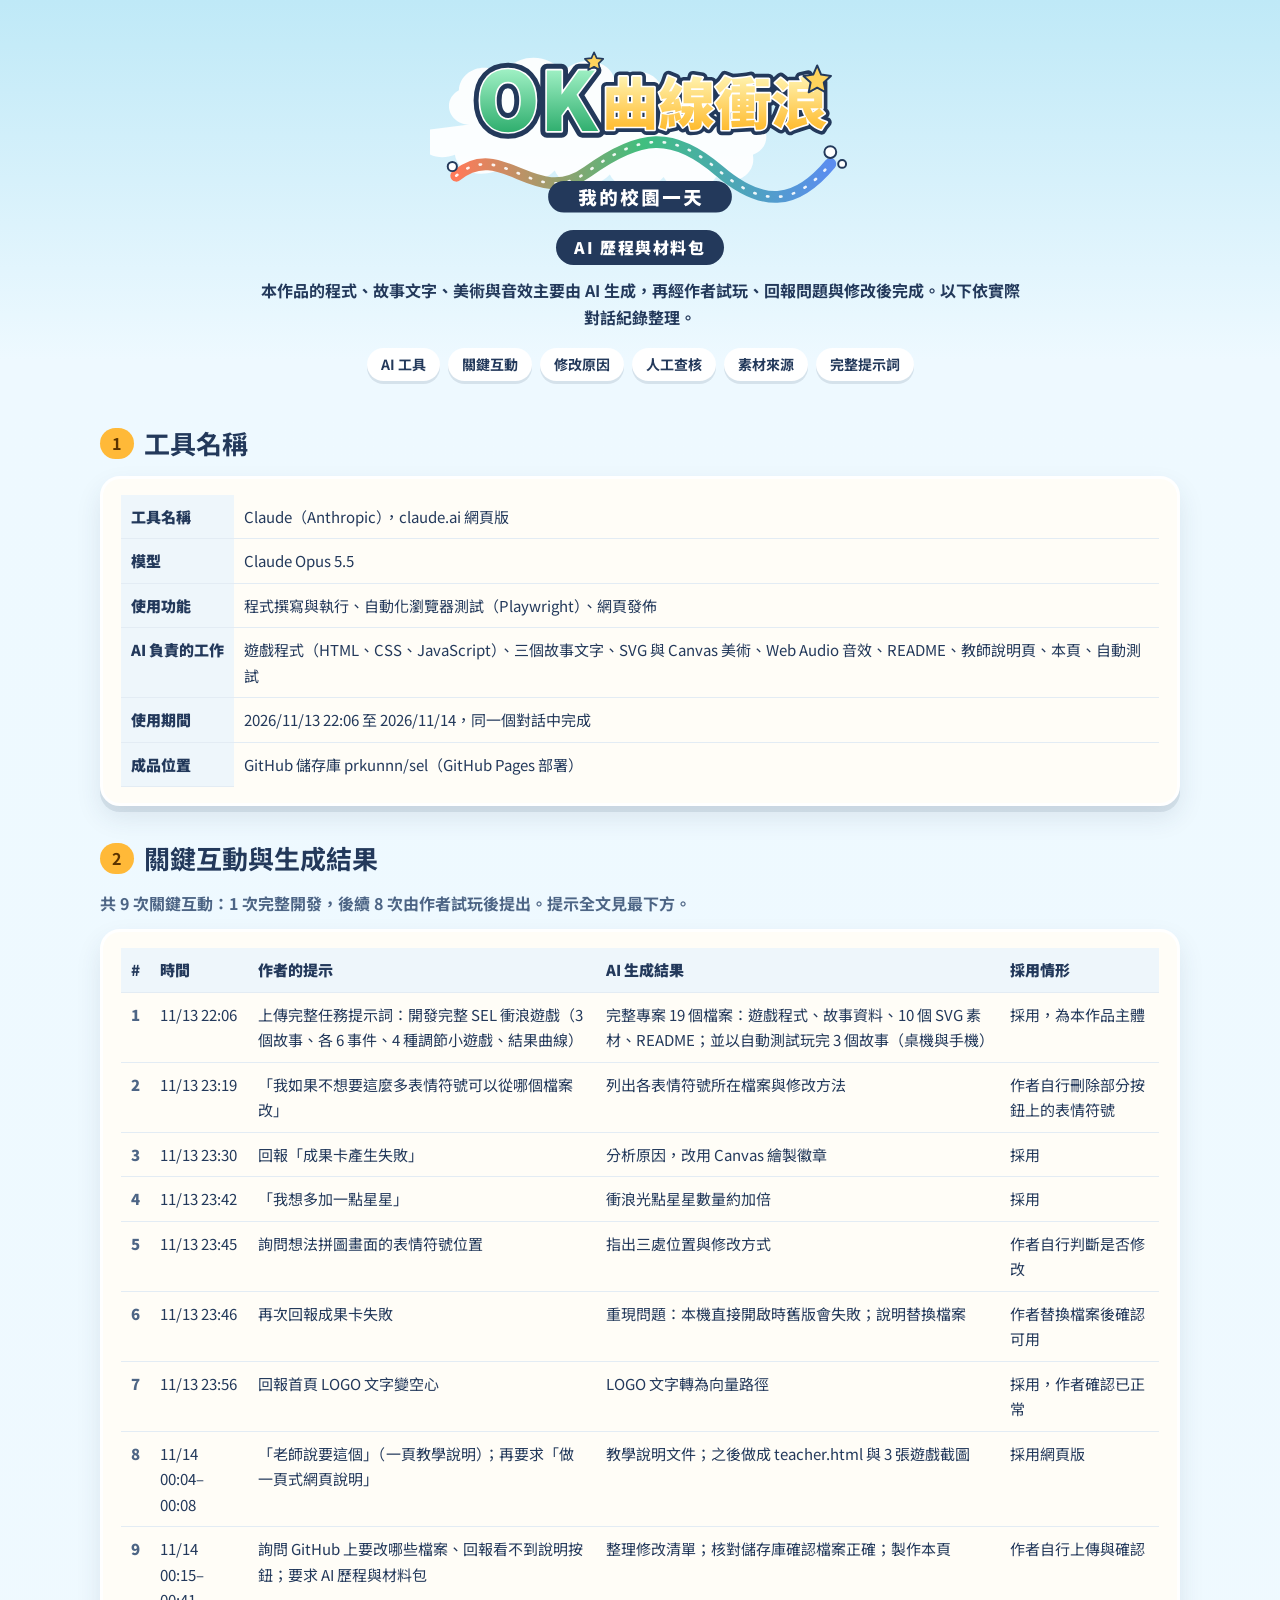
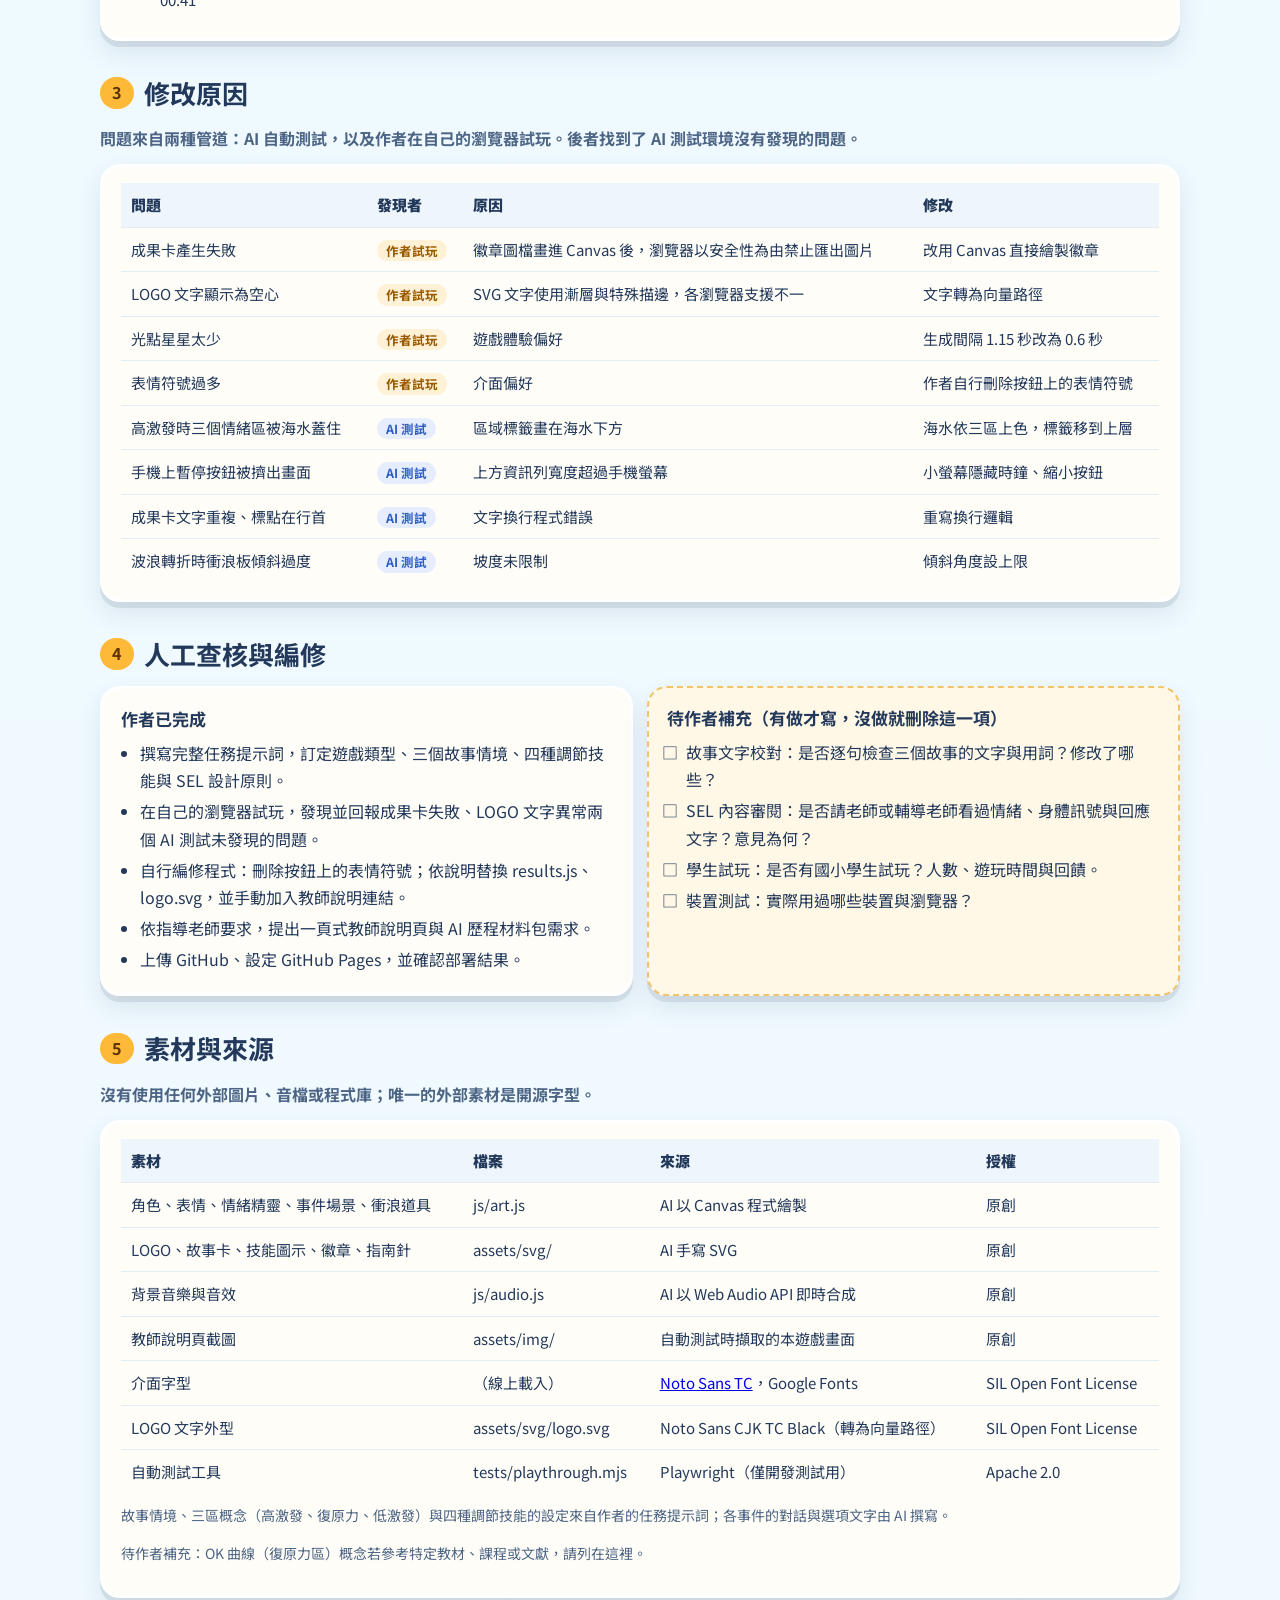
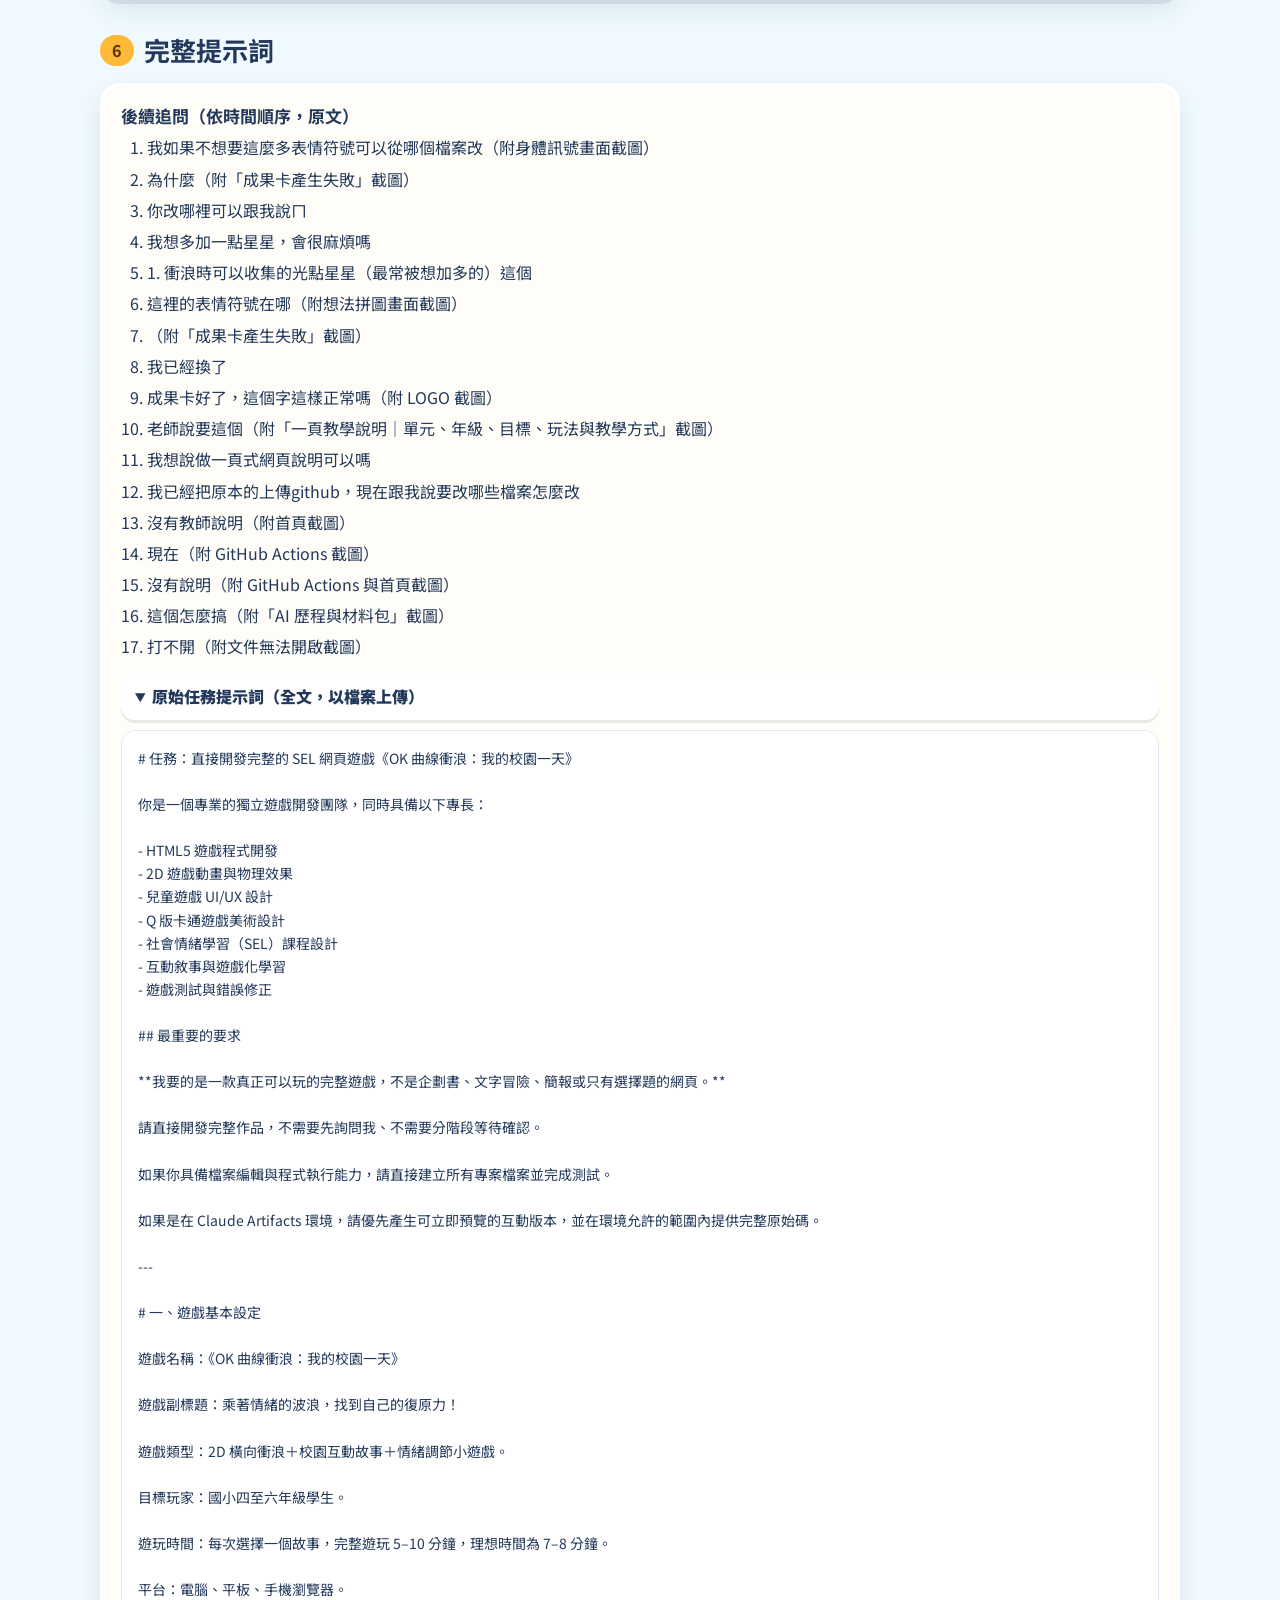
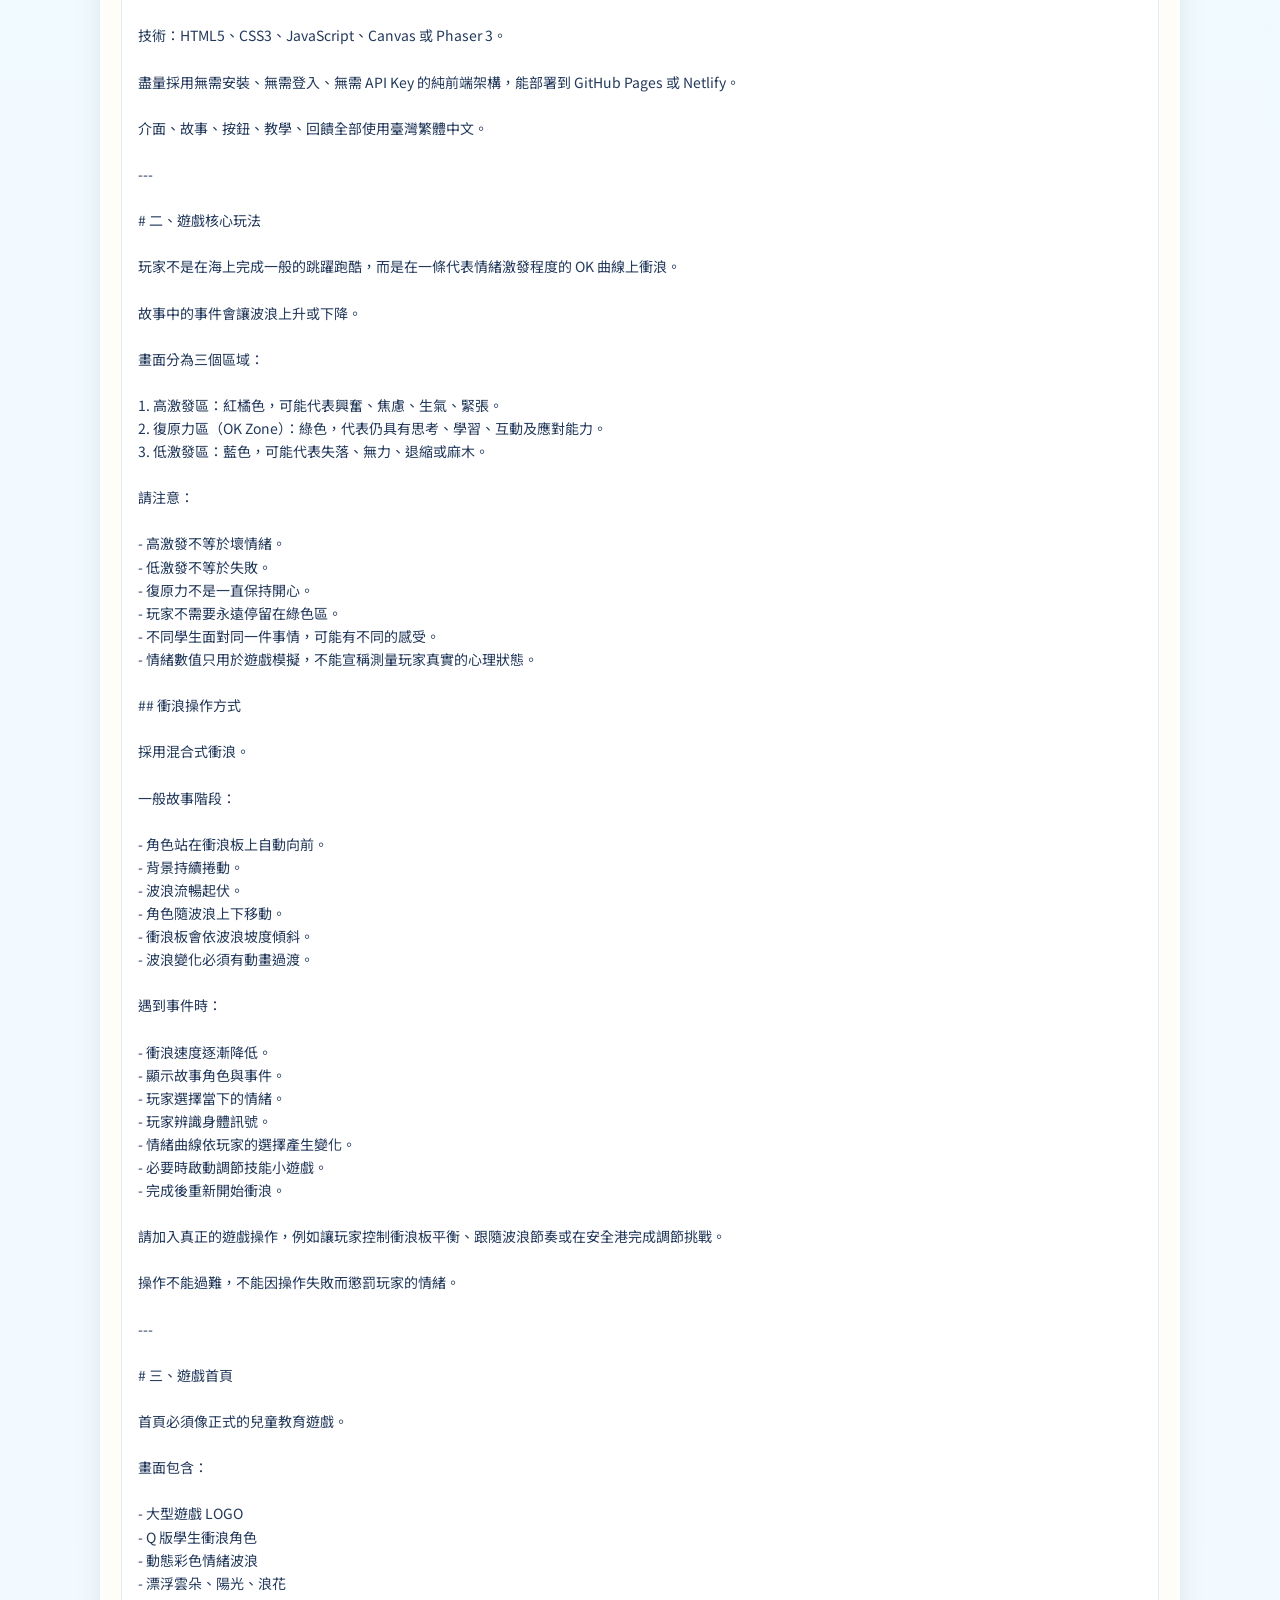
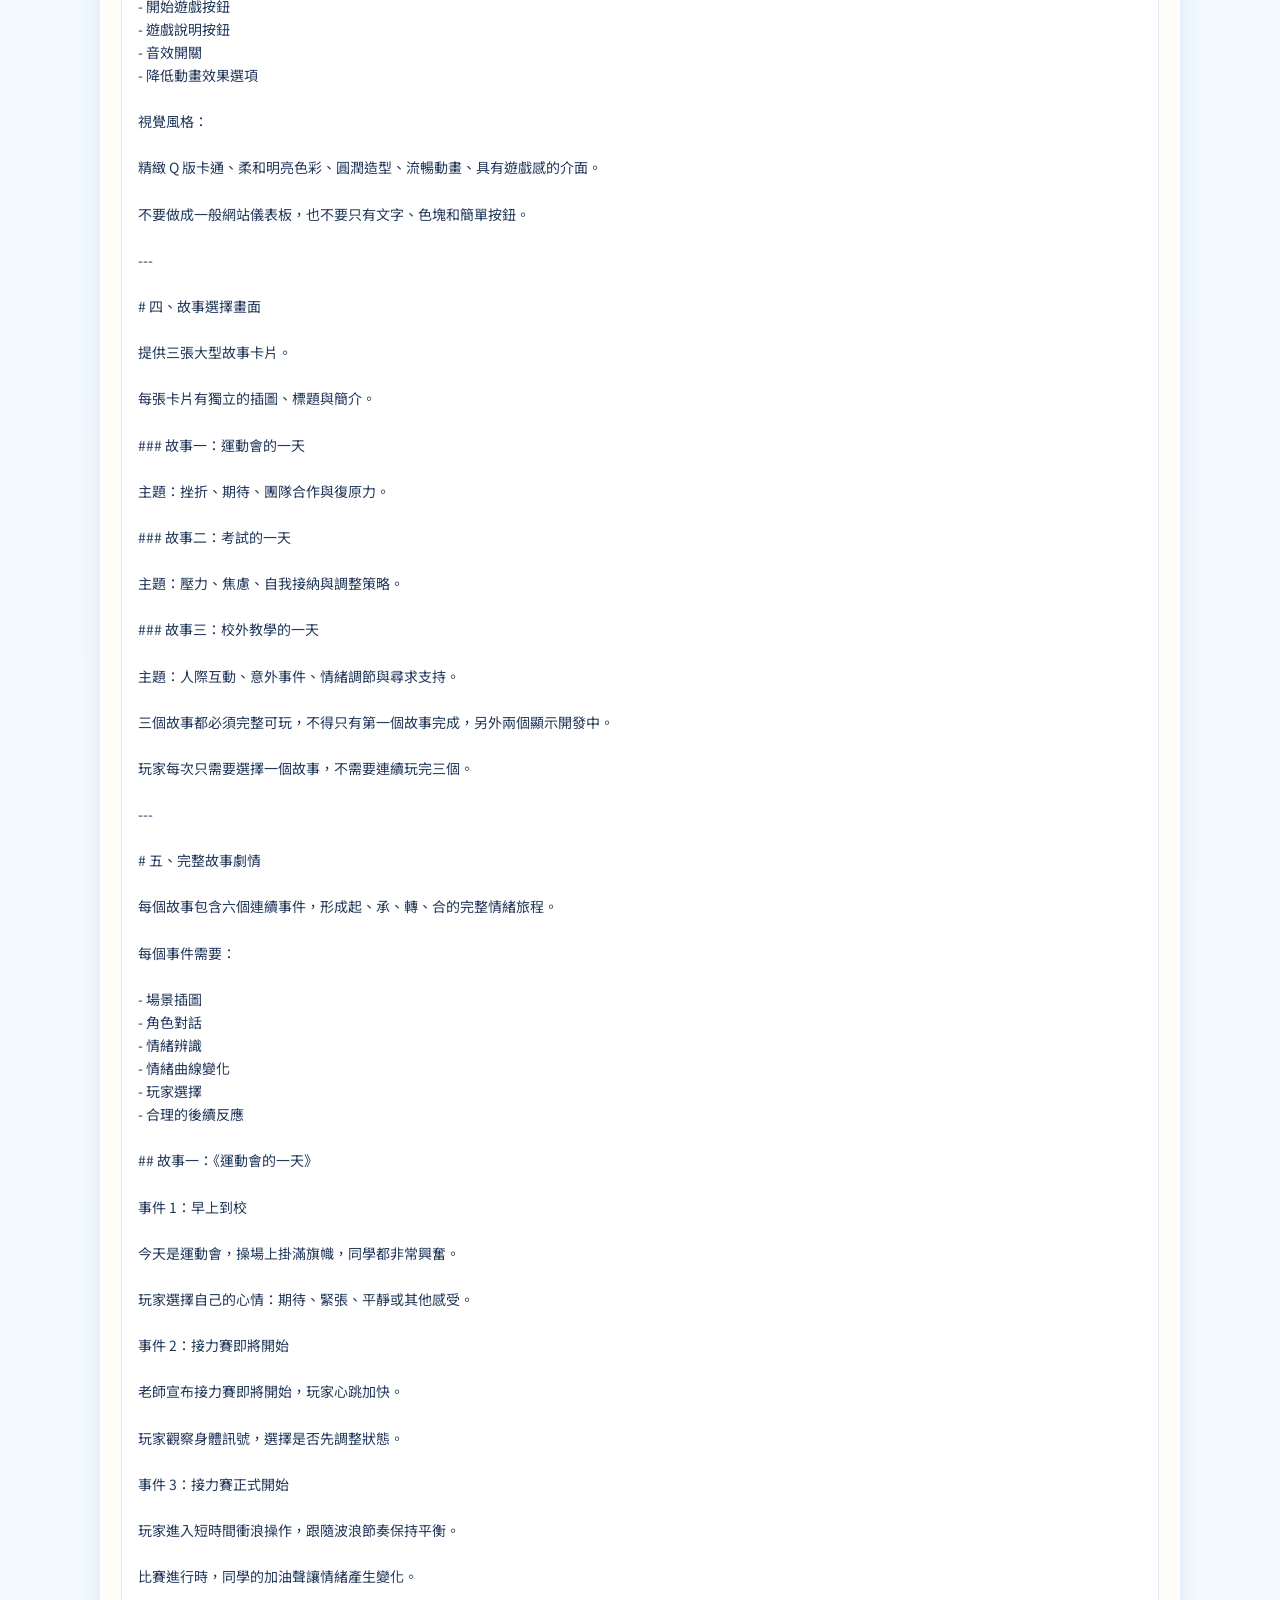
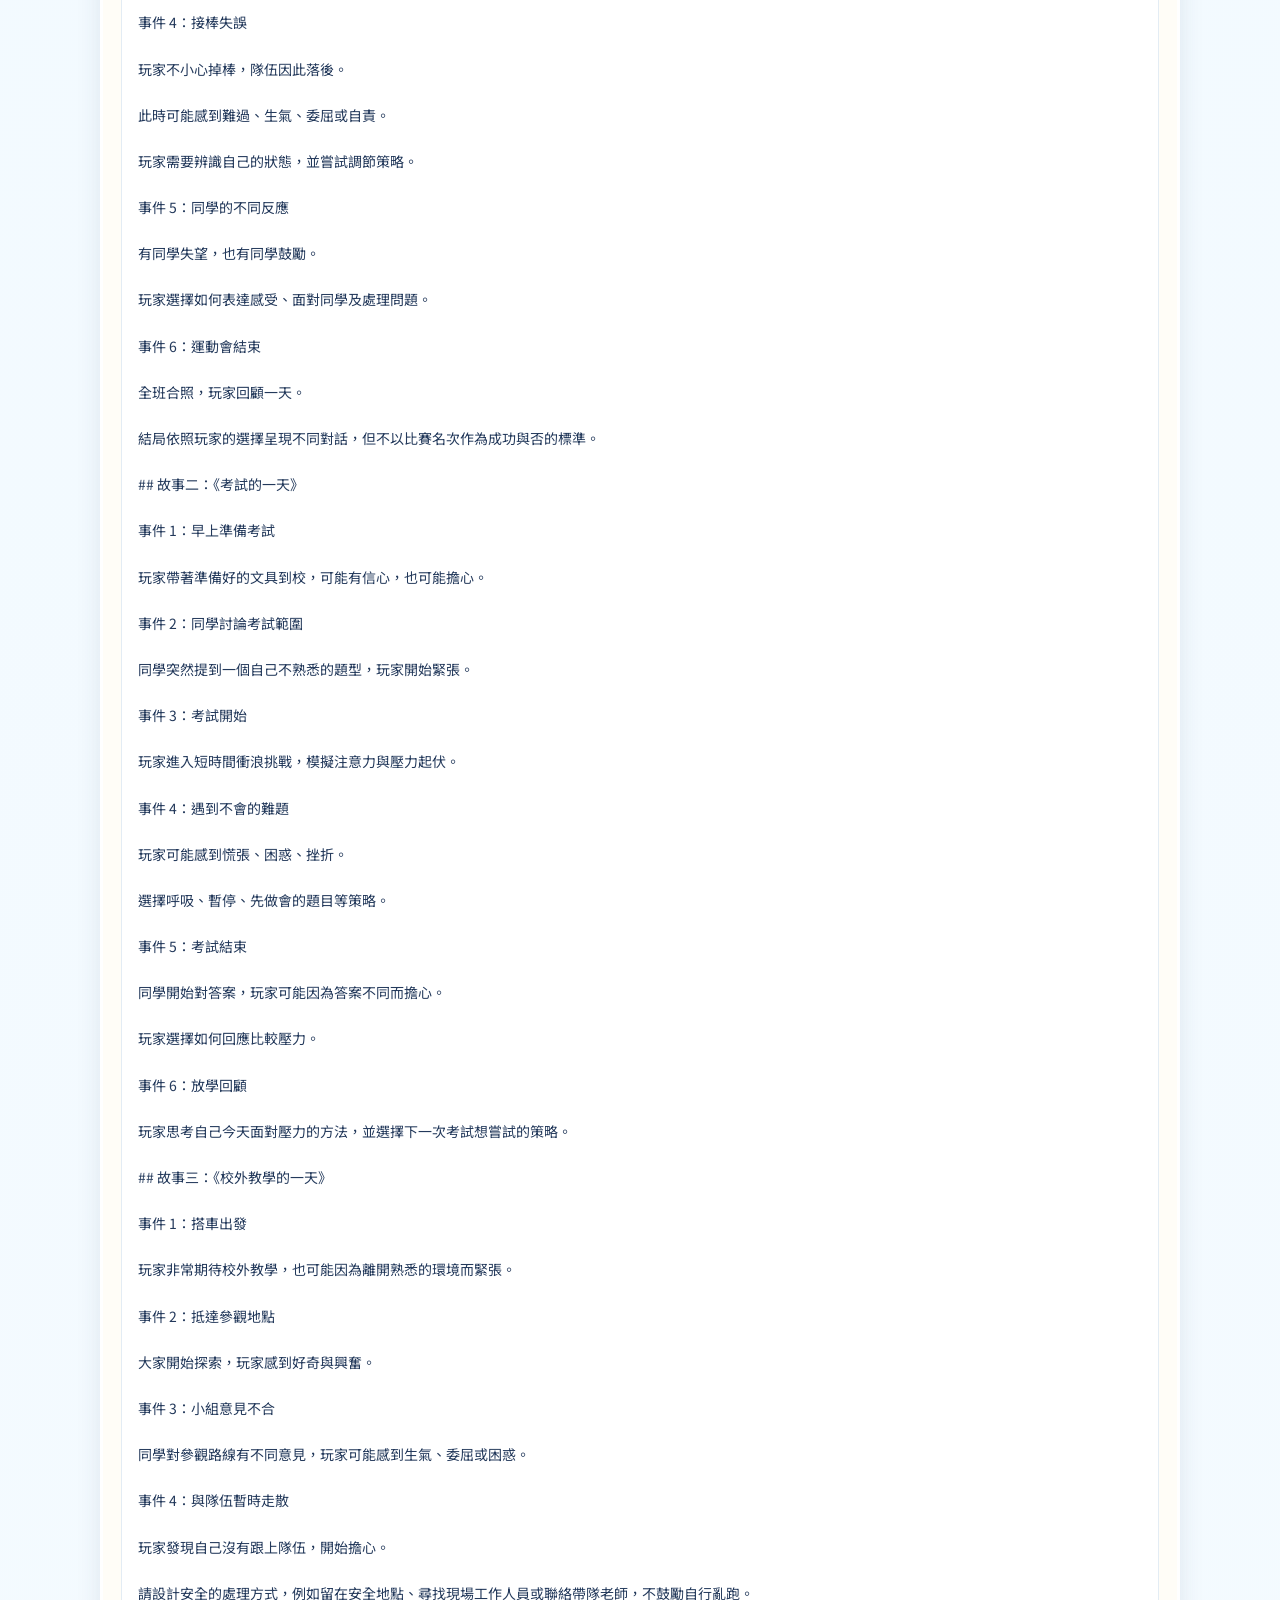
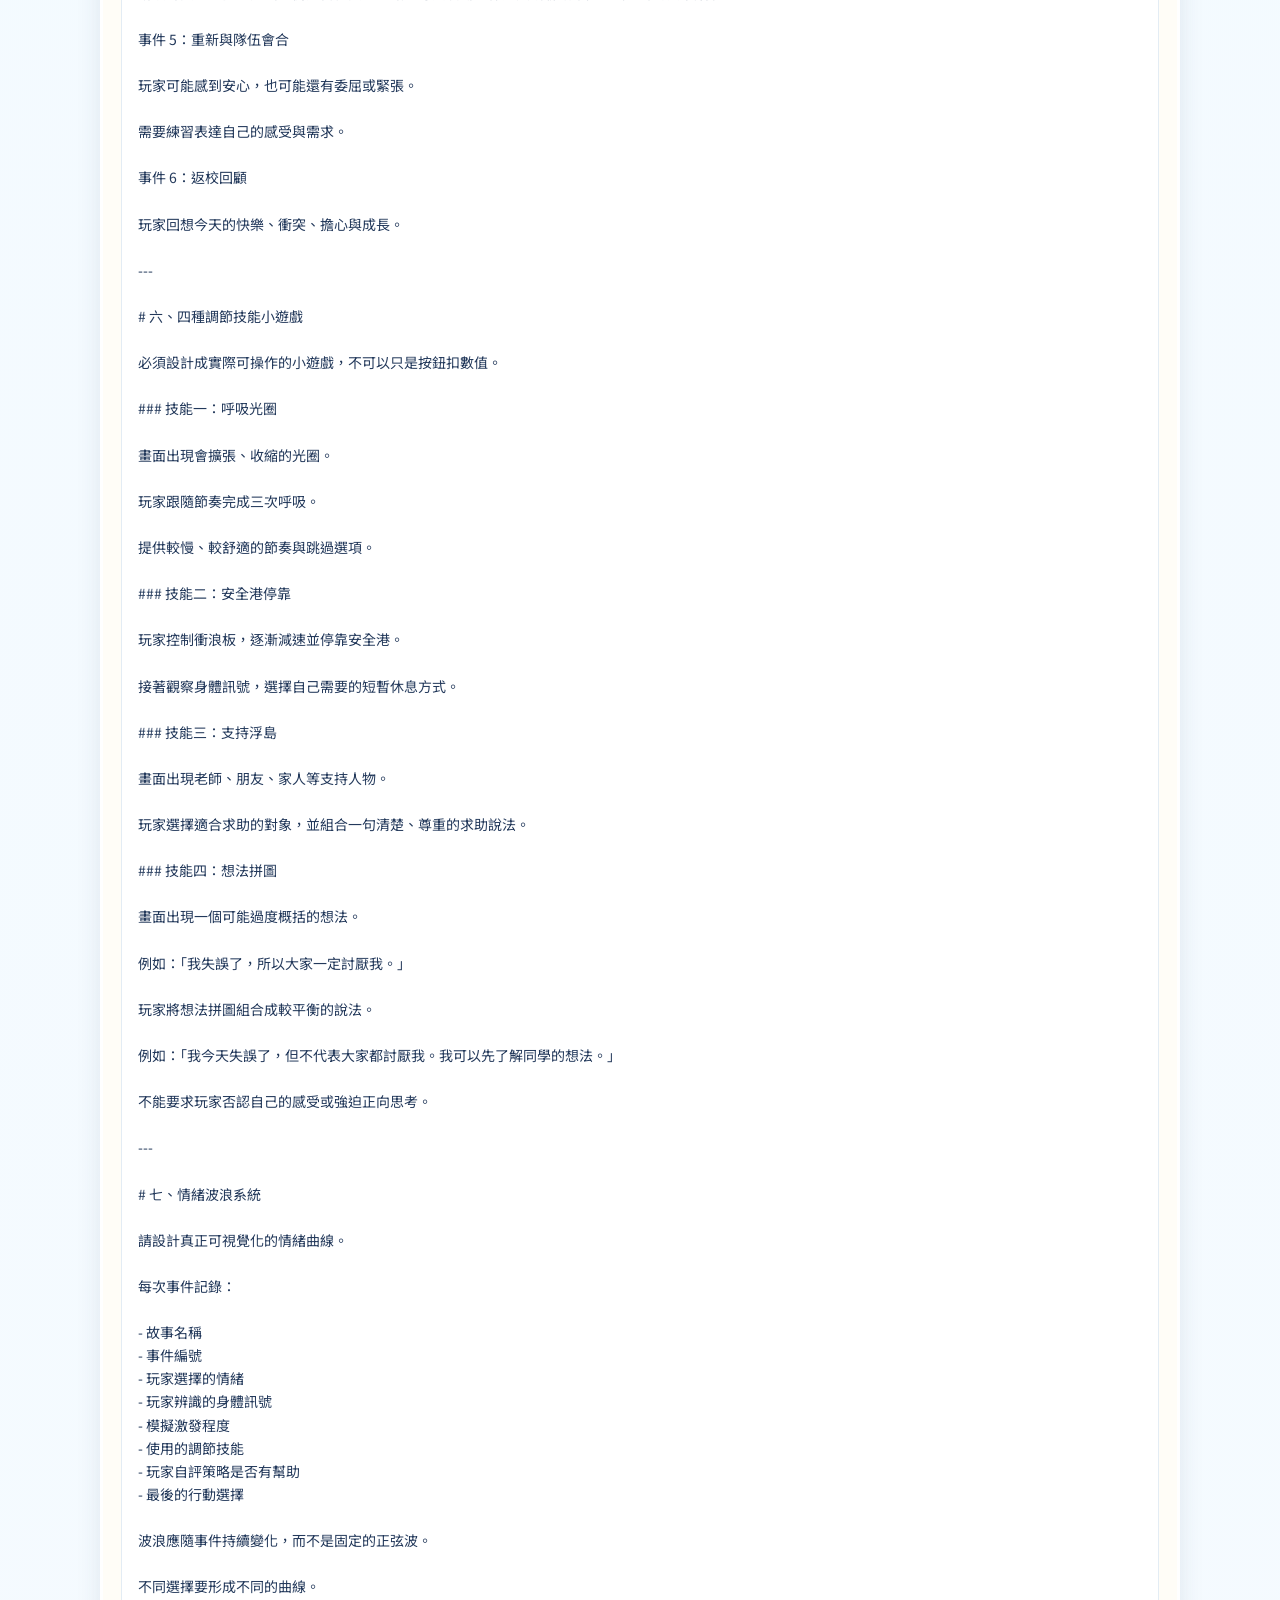
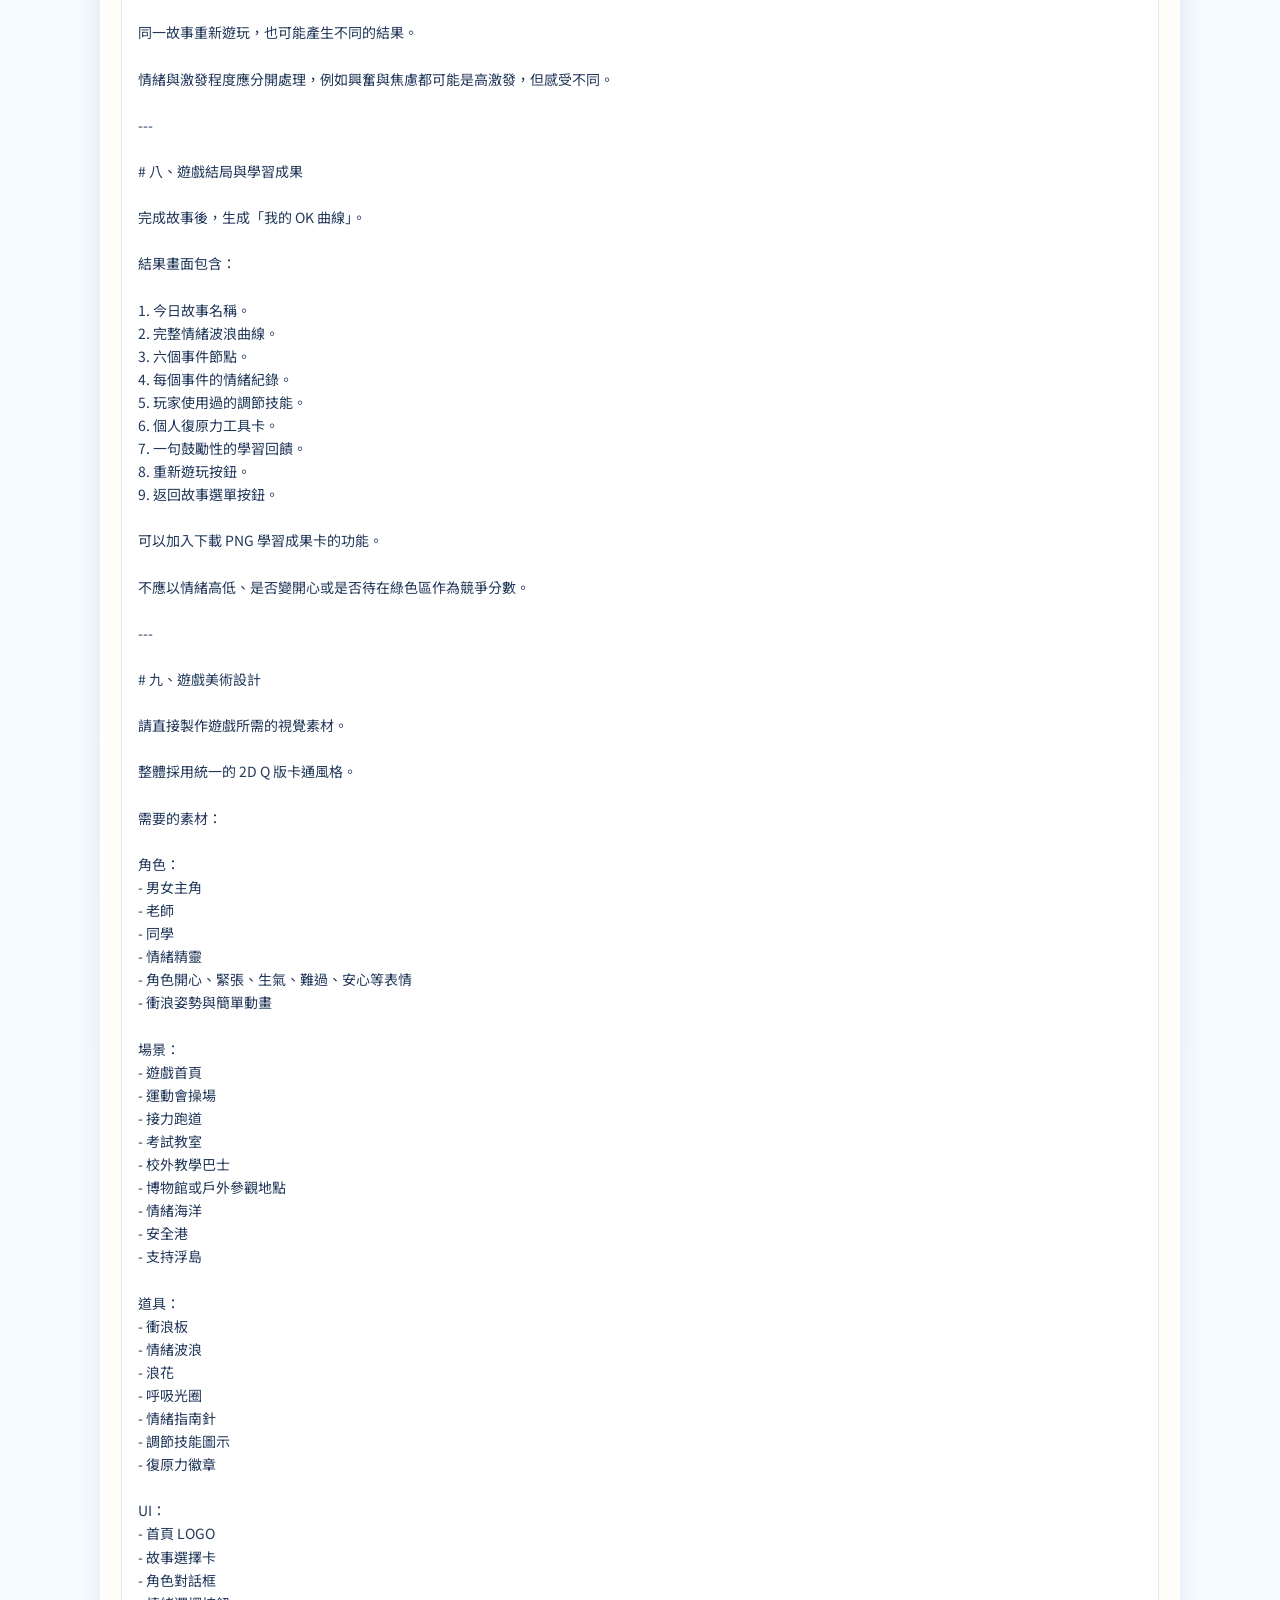
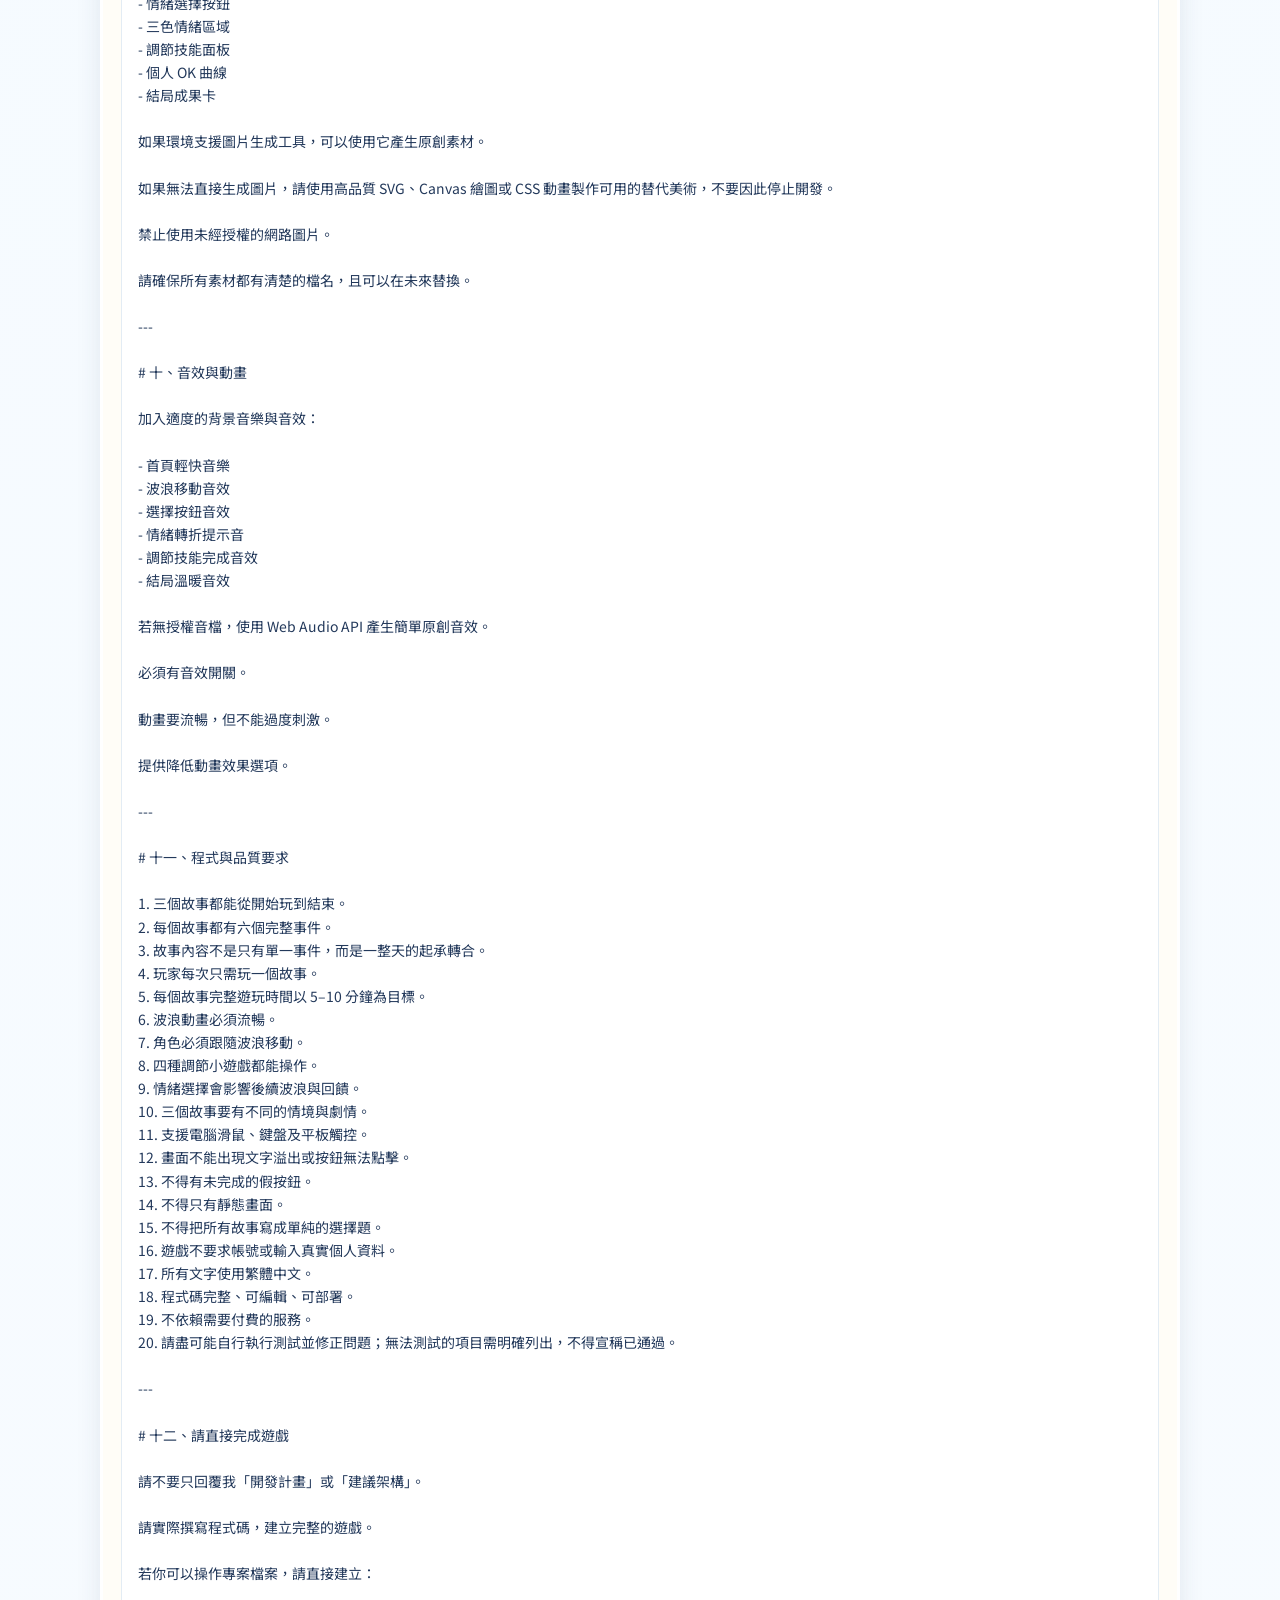
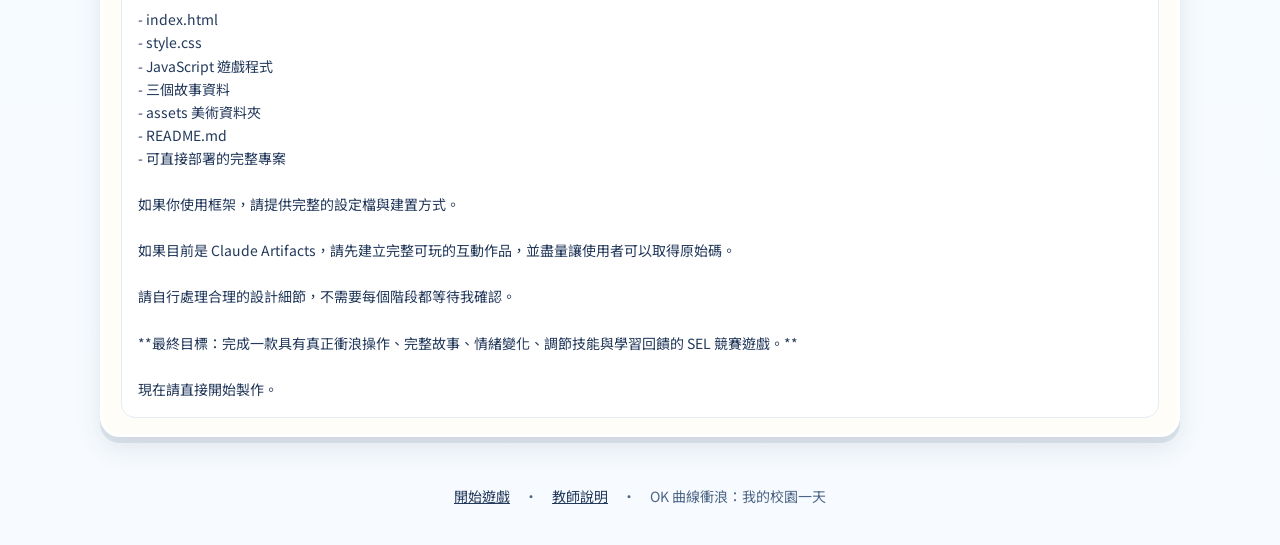
==== ai-process.html @ c3415cdf "Add files via upload" ====
<!DOCTYPE html>
<html lang="zh-Hant-TW">
<head>
<meta charset="UTF-8">
<meta name="viewport" content="width=device-width, initial-scale=1">
<title>AI 歷程與材料包｜OK 曲線衝浪：我的校園一天</title>
<link rel="icon" href="assets/svg/badge-resilience.svg" type="image/svg+xml">
<link rel="preconnect" href="https://fonts.googleapis.com">
<link rel="preconnect" href="https://fonts.gstatic.com" crossorigin>
<link href="https://fonts.googleapis.com/css2?family=Noto+Sans+TC:wght@500;700;900&display=swap" rel="stylesheet">
<style>
  :root { --ink: #23395b; --soft: #4d6585; --paper: #fffdf7; --sun: #ffb938; --ok: #3fbf7f; --line: #e3ecf4; --shadow: 0 6px 0 rgba(35,57,91,.10), 0 12px 26px rgba(35,57,91,.10); }
  * { box-sizing: border-box; }
  body { margin: 0; color: var(--ink); line-height: 1.7; font-family: "Noto Sans TC", "PingFang TC", "Microsoft JhengHei", sans-serif; background: linear-gradient(#bfe9f7 0, #eef9ff 360px, #f7fbff 100%); }
  .wrap { width: min(1080px, 100% - 32px); margin: 0 auto; }
  header { text-align: center; padding: 26px 0 6px; }
  header img { width: min(420px, 80%); }
  .kicker { display: inline-block; background: var(--ink); color: #fff; font-weight: 900; border-radius: 99px; padding: 4px 18px; letter-spacing: .1em; }
  header p { font-weight: 700; max-width: 760px; margin: 12px auto 0; }
  nav { display: flex; flex-wrap: wrap; gap: 8px; justify-content: center; margin: 16px 0 4px; }
  nav a { text-decoration: none; color: var(--ink); background: #fff; border-radius: 99px; padding: 5px 14px; font-weight: 700; font-size: 14px; box-shadow: 0 3px 0 rgba(35,57,91,.12); }
  section { margin: 30px 0; }
  h2 { font-size: clamp(21px, 2.8vw, 26px); margin: 0 0 10px; display: flex; align-items: center; gap: 10px; }
  h2 .no { background: var(--sun); color: #5a3300; border-radius: 99px; font-size: .62em; padding: 2px 12px; }
  .lead { margin: 0 0 12px; color: var(--soft); font-weight: 700; }
  .card { background: var(--paper); border-radius: 20px; box-shadow: var(--shadow); border: 3px solid #fff; padding: 16px 18px; overflow-x: auto; }
  table { width: 100%; border-collapse: collapse; font-size: 15px; min-width: 640px; }
  th, td { text-align: left; vertical-align: top; padding: 9px 10px; border-bottom: 1px solid var(--line); }
  th { background: #eef6fb; font-weight: 900; white-space: nowrap; }
  tr:last-child td { border-bottom: 0; }
  td.n { font-weight: 900; color: var(--soft); white-space: nowrap; }
  .tag { display: inline-block; font-size: 12.5px; font-weight: 700; border-radius: 99px; padding: 0 9px; white-space: nowrap; }
  .tag.ai { background: #e6edff; color: #2f5fc4; }
  .tag.me { background: #fff1d6; color: #9a5a00; }
  .two { display: grid; grid-template-columns: 1fr 1fr; gap: 14px; }
  ul { margin: 6px 0 0; padding-left: 1.2em; }
  li { margin: 4px 0; }
  .todo { background: #fff8e6; border: 2px dashed #f2c36b; }
  .todo li::marker { content: "□  "; }
  .todo h3, .card h3 { margin: 0 0 4px; font-size: 17px; }
  details { margin-top: 12px; }
  summary { cursor: pointer; font-weight: 900; padding: 10px 14px; background: #fff; border-radius: 14px; box-shadow: 0 3px 0 rgba(35,57,91,.10); }
  pre { white-space: pre-wrap; word-break: break-word; background: #fff; border-radius: 14px; padding: 16px; font-size: 14px; line-height: 1.65; font-family: inherit; border: 1px solid var(--line); margin: 10px 0 0; }
  ol.asks { margin: 0; padding-left: 1.6em; }
  .note { margin-top: 10px; font-size: 14px; color: var(--soft); }
  footer { text-align: center; color: var(--soft); font-size: 14px; padding: 18px 0 36px; }
  footer a { color: var(--ink); }
  @media (max-width: 760px) { .two { grid-template-columns: 1fr; } }
  @media print { body { background: #fff; font-size: 12px; } nav { display: none; } .card { box-shadow: none; border: 1px solid #dde5ee; } details { display: block; } details > summary { display: none; } section { break-inside: avoid-page; } }
</style>
</head>
<body>
<div class="wrap">
  <header>
    <img src="assets/svg/logo.svg" alt="OK 曲線衝浪：我的校園一天">
    <div><span class="kicker">AI 歷程與材料包</span></div>
    <p>本作品的程式、故事文字、美術與音效主要由 AI 生成，再經作者試玩、回報問題與修改後完成。以下依實際對話紀錄整理。</p>
    <nav>
      <a href="#tool">AI 工具</a><a href="#log">關鍵互動</a><a href="#fix">修改原因</a><a href="#human">人工查核</a><a href="#src">素材來源</a><a href="#prompt">完整提示詞</a>
    </nav>
  </header>

  <section id="tool">
    <h2><span class="no">1</span>工具名稱</h2>
    <div class="card"><table>
      <tr><th>工具名稱</th><td>Claude（Anthropic），claude.ai 網頁版</td></tr>
      <tr><th>模型</th><td>Claude Opus 5.5</td></tr>
      <tr><th>使用功能</th><td>程式撰寫與執行、自動化瀏覽器測試（Playwright）、網頁發佈</td></tr>
      <tr><th>AI 負責的工作</th><td>遊戲程式（HTML、CSS、JavaScript）、三個故事文字、SVG 與 Canvas 美術、Web Audio 音效、README、教師說明頁、本頁、自動測試</td></tr>
      <tr><th>使用期間</th><td>2026/11/13 22:06 至 2026/11/14，同一個對話中完成</td></tr>
      <tr><th>成品位置</th><td>GitHub 儲存庫 prkunnn/sel（GitHub Pages 部署）</td></tr>
    </table></div>
  </section>

  <section id="log">
    <h2><span class="no">2</span>關鍵互動與生成結果</h2>
    <p class="lead">共 9 次關鍵互動：1 次完整開發，後續 8 次由作者試玩後提出。提示全文見最下方。</p>
    <div class="card"><table>
      <tr><th>#</th><th>時間</th><th>作者的提示</th><th>AI 生成結果</th><th>採用情形</th></tr>
      <tr><td class="n">1</td><td>11/13 22:06</td><td>上傳完整任務提示詞：開發完整 SEL 衝浪遊戲（3 個故事、各 6 事件、4 種調節小遊戲、結果曲線）</td><td>完整專案 19 個檔案：遊戲程式、故事資料、10 個 SVG 素材、README；並以自動測試玩完 3 個故事（桌機與手機）</td><td>採用，為本作品主體</td></tr>
      <tr><td class="n">2</td><td>11/13 23:19</td><td>「我如果不想要這麼多表情符號可以從哪個檔案改」</td><td>列出各表情符號所在檔案與修改方法</td><td>作者自行刪除部分按鈕上的表情符號</td></tr>
      <tr><td class="n">3</td><td>11/13 23:30</td><td>回報「成果卡產生失敗」</td><td>分析原因，改用 Canvas 繪製徽章</td><td>採用</td></tr>
      <tr><td class="n">4</td><td>11/13 23:42</td><td>「我想多加一點星星」</td><td>衝浪光點星星數量約加倍</td><td>採用</td></tr>
      <tr><td class="n">5</td><td>11/13 23:45</td><td>詢問想法拼圖畫面的表情符號位置</td><td>指出三處位置與修改方式</td><td>作者自行判斷是否修改</td></tr>
      <tr><td class="n">6</td><td>11/13 23:46</td><td>再次回報成果卡失敗</td><td>重現問題：本機直接開啟時舊版會失敗；說明替換檔案</td><td>作者替換檔案後確認可用</td></tr>
      <tr><td class="n">7</td><td>11/13 23:56</td><td>回報首頁 LOGO 文字變空心</td><td>LOGO 文字轉為向量路徑</td><td>採用，作者確認已正常</td></tr>
      <tr><td class="n">8</td><td>11/14 00:04–00:08</td><td>「老師說要這個」（一頁教學說明）；再要求「做一頁式網頁說明」</td><td>教學說明文件；之後做成 teacher.html 與 3 張遊戲截圖</td><td>採用網頁版</td></tr>
      <tr><td class="n">9</td><td>11/14 00:15–00:41</td><td>詢問 GitHub 上要改哪些檔案、回報看不到說明按鈕；要求 AI 歷程與材料包</td><td>整理修改清單；核對儲存庫確認檔案正確；製作本頁</td><td>作者自行上傳與確認</td></tr>
    </table></div>
  </section>

  <section id="fix">
    <h2><span class="no">3</span>修改原因</h2>
    <p class="lead">問題來自兩種管道：AI 自動測試，以及作者在自己的瀏覽器試玩。後者找到了 AI 測試環境沒有發現的問題。</p>
    <div class="card"><table>
      <tr><th>問題</th><th>發現者</th><th>原因</th><th>修改</th></tr>
      <tr><td>成果卡產生失敗</td><td><span class="tag me">作者試玩</span></td><td>徽章圖檔畫進 Canvas 後，瀏覽器以安全性為由禁止匯出圖片</td><td>改用 Canvas 直接繪製徽章</td></tr>
      <tr><td>LOGO 文字顯示為空心</td><td><span class="tag me">作者試玩</span></td><td>SVG 文字使用漸層與特殊描邊，各瀏覽器支援不一</td><td>文字轉為向量路徑</td></tr>
      <tr><td>光點星星太少</td><td><span class="tag me">作者試玩</span></td><td>遊戲體驗偏好</td><td>生成間隔 1.15 秒改為 0.6 秒</td></tr>
      <tr><td>表情符號過多</td><td><span class="tag me">作者試玩</span></td><td>介面偏好</td><td>作者自行刪除按鈕上的表情符號</td></tr>
      <tr><td>高激發時三個情緒區被海水蓋住</td><td><span class="tag ai">AI 測試</span></td><td>區域標籤畫在海水下方</td><td>海水依三區上色，標籤移到上層</td></tr>
      <tr><td>手機上暫停按鈕被擠出畫面</td><td><span class="tag ai">AI 測試</span></td><td>上方資訊列寬度超過手機螢幕</td><td>小螢幕隱藏時鐘、縮小按鈕</td></tr>
      <tr><td>成果卡文字重複、標點在行首</td><td><span class="tag ai">AI 測試</span></td><td>文字換行程式錯誤</td><td>重寫換行邏輯</td></tr>
      <tr><td>波浪轉折時衝浪板傾斜過度</td><td><span class="tag ai">AI 測試</span></td><td>坡度未限制</td><td>傾斜角度設上限</td></tr>
    </table></div>
  </section>

  <section id="human">
    <h2><span class="no">4</span>人工查核與編修</h2>
    <div class="two">
      <div class="card">
        <h3>作者已完成</h3>
        <ul>
          <li>撰寫完整任務提示詞，訂定遊戲類型、三個故事情境、四種調節技能與 SEL 設計原則。</li>
          <li>在自己的瀏覽器試玩，發現並回報成果卡失敗、LOGO 文字異常兩個 AI 測試未發現的問題。</li>
          <li>自行編修程式：刪除按鈕上的表情符號；依說明替換 results.js、logo.svg，並手動加入教師說明連結。</li>
          <li>依指導老師要求，提出一頁式教師說明頁與 AI 歷程材料包需求。</li>
          <li>上傳 GitHub、設定 GitHub Pages，並確認部署結果。</li>
        </ul>
      </div>
      <div class="card todo">
        <h3>待作者補充（有做才寫，沒做就刪除這一項）</h3>
        <ul>
          <li>故事文字校對：是否逐句檢查三個故事的文字與用詞？修改了哪些？</li>
          <li>SEL 內容審閱：是否請老師或輔導老師看過情緒、身體訊號與回應文字？意見為何？</li>
          <li>學生試玩：是否有國小學生試玩？人數、遊玩時間與回饋。</li>
          <li>裝置測試：實際用過哪些裝置與瀏覽器？</li>
        </ul>
      </div>
    </div>
  </section>

  <section id="src">
    <h2><span class="no">5</span>素材與來源</h2>
    <p class="lead">沒有使用任何外部圖片、音檔或程式庫；唯一的外部素材是開源字型。</p>
    <div class="card"><table>
      <tr><th>素材</th><th>檔案</th><th>來源</th><th>授權</th></tr>
      <tr><td>角色、表情、情緒精靈、事件場景、衝浪道具</td><td>js/art.js</td><td>AI 以 Canvas 程式繪製</td><td>原創</td></tr>
      <tr><td>LOGO、故事卡、技能圖示、徽章、指南針</td><td>assets/svg/</td><td>AI 手寫 SVG</td><td>原創</td></tr>
      <tr><td>背景音樂與音效</td><td>js/audio.js</td><td>AI 以 Web Audio API 即時合成</td><td>原創</td></tr>
      <tr><td>教師說明頁截圖</td><td>assets/img/</td><td>自動測試時擷取的本遊戲畫面</td><td>原創</td></tr>
      <tr><td>介面字型</td><td>（線上載入）</td><td><a href="https://fonts.google.com/noto/specimen/Noto+Sans+TC">Noto Sans TC</a>，Google Fonts</td><td>SIL Open Font License</td></tr>
      <tr><td>LOGO 文字外型</td><td>assets/svg/logo.svg</td><td>Noto Sans CJK TC Black（轉為向量路徑）</td><td>SIL Open Font License</td></tr>
      <tr><td>自動測試工具</td><td>tests/playthrough.mjs</td><td>Playwright（僅開發測試用）</td><td>Apache 2.0</td></tr>
    </table>
    <p class="note">故事情境、三區概念（高激發、復原力、低激發）與四種調節技能的設定來自作者的任務提示詞；各事件的對話與選項文字由 AI 撰寫。</p>
    <p class="note">待作者補充：OK 曲線（復原力區）概念若參考特定教材、課程或文獻，請列在這裡。</p>
    </div>
  </section>

  <section id="prompt">
    <h2><span class="no">6</span>完整提示詞</h2>
    <div class="card">
      <h3>後續追問（依時間順序，原文）</h3>
      <ol class="asks">
        <li>我如果不想要這麼多表情符號可以從哪個檔案改（附身體訊號畫面截圖）</li>
        <li>為什麼（附「成果卡產生失敗」截圖）</li>
        <li>你改哪裡可以跟我說ㄇ</li>
        <li>我想多加一點星星，會很麻煩嗎</li>
        <li>1. 衝浪時可以收集的光點星星（最常被想加多的）這個</li>
        <li>這裡的表情符號在哪（附想法拼圖畫面截圖）</li>
        <li>（附「成果卡產生失敗」截圖）</li>
        <li>我已經換了</li>
        <li>成果卡好了，這個字這樣正常嗎（附 LOGO 截圖）</li>
        <li>老師說要這個（附「一頁教學說明｜單元、年級、目標、玩法與教學方式」截圖）</li>
        <li>我想說做一頁式網頁說明可以嗎</li>
        <li>我已經把原本的上傳github，現在跟我說要改哪些檔案怎麼改</li>
        <li>沒有教師說明（附首頁截圖）</li>
        <li>現在（附 GitHub Actions 截圖）</li>
        <li>沒有說明（附 GitHub Actions 與首頁截圖）</li>
        <li>這個怎麼搞（附「AI 歷程與材料包」截圖）</li>
        <li>打不開（附文件無法開啟截圖）</li>
      </ol>
      <details open>
        <summary>原始任務提示詞（全文，以檔案上傳）</summary>
        <pre># 任務：直接開發完整的 SEL 網頁遊戲《OK 曲線衝浪：我的校園一天》

你是一個專業的獨立遊戲開發團隊，同時具備以下專長：

- HTML5 遊戲程式開發
- 2D 遊戲動畫與物理效果
- 兒童遊戲 UI/UX 設計
- Q 版卡通遊戲美術設計
- 社會情緒學習（SEL）課程設計
- 互動敘事與遊戲化學習
- 遊戲測試與錯誤修正

## 最重要的要求

**我要的是一款真正可以玩的完整遊戲，不是企劃書、文字冒險、簡報或只有選擇題的網頁。**

請直接開發完整作品，不需要先詢問我、不需要分階段等待確認。

如果你具備檔案編輯與程式執行能力，請直接建立所有專案檔案並完成測試。

如果是在 Claude Artifacts 環境，請優先產生可立即預覽的互動版本，並在環境允許的範圍內提供完整原始碼。

---

# 一、遊戲基本設定

遊戲名稱：《OK 曲線衝浪：我的校園一天》

遊戲副標題：乘著情緒的波浪，找到自己的復原力！

遊戲類型：2D 橫向衝浪＋校園互動故事＋情緒調節小遊戲。

目標玩家：國小四至六年級學生。

遊玩時間：每次選擇一個故事，完整遊玩 5–10 分鐘，理想時間為 7–8 分鐘。

平台：電腦、平板、手機瀏覽器。

技術：HTML5、CSS3、JavaScript、Canvas 或 Phaser 3。

盡量採用無需安裝、無需登入、無需 API Key 的純前端架構，能部署到 GitHub Pages 或 Netlify。

介面、故事、按鈕、教學、回饋全部使用臺灣繁體中文。

---

# 二、遊戲核心玩法

玩家不是在海上完成一般的跳躍跑酷，而是在一條代表情緒激發程度的 OK 曲線上衝浪。

故事中的事件會讓波浪上升或下降。

畫面分為三個區域：

1. 高激發區：紅橘色，可能代表興奮、焦慮、生氣、緊張。
2. 復原力區（OK Zone）：綠色，代表仍具有思考、學習、互動及應對能力。
3. 低激發區：藍色，可能代表失落、無力、退縮或麻木。

請注意：

- 高激發不等於壞情緒。
- 低激發不等於失敗。
- 復原力不是一直保持開心。
- 玩家不需要永遠停留在綠色區。
- 不同學生面對同一件事情，可能有不同的感受。
- 情緒數值只用於遊戲模擬，不能宣稱測量玩家真實的心理狀態。

## 衝浪操作方式

採用混合式衝浪。

一般故事階段：

- 角色站在衝浪板上自動向前。
- 背景持續捲動。
- 波浪流暢起伏。
- 角色隨波浪上下移動。
- 衝浪板會依波浪坡度傾斜。
- 波浪變化必須有動畫過渡。

遇到事件時：

- 衝浪速度逐漸降低。
- 顯示故事角色與事件。
- 玩家選擇當下的情緒。
- 玩家辨識身體訊號。
- 情緒曲線依玩家的選擇產生變化。
- 必要時啟動調節技能小遊戲。
- 完成後重新開始衝浪。

請加入真正的遊戲操作，例如讓玩家控制衝浪板平衡、跟隨波浪節奏或在安全港完成調節挑戰。

操作不能過難，不能因操作失敗而懲罰玩家的情緒。

---

# 三、遊戲首頁

首頁必須像正式的兒童教育遊戲。

畫面包含：

- 大型遊戲 LOGO
- Q 版學生衝浪角色
- 動態彩色情緒波浪
- 漂浮雲朵、陽光、浪花
- 開始遊戲按鈕
- 遊戲說明按鈕
- 音效開關
- 降低動畫效果選項

視覺風格：

精緻 Q 版卡通、柔和明亮色彩、圓潤造型、流暢動畫、具有遊戲感的介面。

不要做成一般網站儀表板，也不要只有文字、色塊和簡單按鈕。

---

# 四、故事選擇畫面

提供三張大型故事卡片。

每張卡片有獨立的插圖、標題與簡介。

### 故事一：運動會的一天

主題：挫折、期待、團隊合作與復原力。

### 故事二：考試的一天

主題：壓力、焦慮、自我接納與調整策略。

### 故事三：校外教學的一天

主題：人際互動、意外事件、情緒調節與尋求支持。

三個故事都必須完整可玩，不得只有第一個故事完成，另外兩個顯示開發中。

玩家每次只需要選擇一個故事，不需要連續玩完三個。

---

# 五、完整故事劇情

每個故事包含六個連續事件，形成起、承、轉、合的完整情緒旅程。

每個事件需要：

- 場景插圖
- 角色對話
- 情緒辨識
- 情緒曲線變化
- 玩家選擇
- 合理的後續反應

## 故事一：《運動會的一天》

事件 1：早上到校

今天是運動會，操場上掛滿旗幟，同學都非常興奮。

玩家選擇自己的心情：期待、緊張、平靜或其他感受。

事件 2：接力賽即將開始

老師宣布接力賽即將開始，玩家心跳加快。

玩家觀察身體訊號，選擇是否先調整狀態。

事件 3：接力賽正式開始

玩家進入短時間衝浪操作，跟隨波浪節奏保持平衡。

比賽進行時，同學的加油聲讓情緒產生變化。

事件 4：接棒失誤

玩家不小心掉棒，隊伍因此落後。

此時可能感到難過、生氣、委屈或自責。

玩家需要辨識自己的狀態，並嘗試調節策略。

事件 5：同學的不同反應

有同學失望，也有同學鼓勵。

玩家選擇如何表達感受、面對同學及處理問題。

事件 6：運動會結束

全班合照，玩家回顧一天。

結局依照玩家的選擇呈現不同對話，但不以比賽名次作為成功與否的標準。

## 故事二：《考試的一天》

事件 1：早上準備考試

玩家帶著準備好的文具到校，可能有信心，也可能擔心。

事件 2：同學討論考試範圍

同學突然提到一個自己不熟悉的題型，玩家開始緊張。

事件 3：考試開始

玩家進入短時間衝浪挑戰，模擬注意力與壓力起伏。

事件 4：遇到不會的難題

玩家可能感到慌張、困惑、挫折。

選擇呼吸、暫停、先做會的題目等策略。

事件 5：考試結束

同學開始對答案，玩家可能因為答案不同而擔心。

玩家選擇如何回應比較壓力。

事件 6：放學回顧

玩家思考自己今天面對壓力的方法，並選擇下一次考試想嘗試的策略。

## 故事三：《校外教學的一天》

事件 1：搭車出發

玩家非常期待校外教學，也可能因為離開熟悉的環境而緊張。

事件 2：抵達參觀地點

大家開始探索，玩家感到好奇與興奮。

事件 3：小組意見不合

同學對參觀路線有不同意見，玩家可能感到生氣、委屈或困惑。

事件 4：與隊伍暫時走散

玩家發現自己沒有跟上隊伍，開始擔心。

請設計安全的處理方式，例如留在安全地點、尋找現場工作人員或聯絡帶隊老師，不鼓勵自行亂跑。

事件 5：重新與隊伍會合

玩家可能感到安心，也可能還有委屈或緊張。

需要練習表達自己的感受與需求。

事件 6：返校回顧

玩家回想今天的快樂、衝突、擔心與成長。

---

# 六、四種調節技能小遊戲

必須設計成實際可操作的小遊戲，不可以只是按鈕扣數值。

### 技能一：呼吸光圈

畫面出現會擴張、收縮的光圈。

玩家跟隨節奏完成三次呼吸。

提供較慢、較舒適的節奏與跳過選項。

### 技能二：安全港停靠

玩家控制衝浪板，逐漸減速並停靠安全港。

接著觀察身體訊號，選擇自己需要的短暫休息方式。

### 技能三：支持浮島

畫面出現老師、朋友、家人等支持人物。

玩家選擇適合求助的對象，並組合一句清楚、尊重的求助說法。

### 技能四：想法拼圖

畫面出現一個可能過度概括的想法。

例如：「我失誤了，所以大家一定討厭我。」

玩家將想法拼圖組合成較平衡的說法。

例如：「我今天失誤了，但不代表大家都討厭我。我可以先了解同學的想法。」

不能要求玩家否認自己的感受或強迫正向思考。

---

# 七、情緒波浪系統

請設計真正可視覺化的情緒曲線。

每次事件記錄：

- 故事名稱
- 事件編號
- 玩家選擇的情緒
- 玩家辨識的身體訊號
- 模擬激發程度
- 使用的調節技能
- 玩家自評策略是否有幫助
- 最後的行動選擇

波浪應隨事件持續變化，而不是固定的正弦波。

不同選擇要形成不同的曲線。

同一故事重新遊玩，也可能產生不同的結果。

情緒與激發程度應分開處理，例如興奮與焦慮都可能是高激發，但感受不同。

---

# 八、遊戲結局與學習成果

完成故事後，生成「我的 OK 曲線」。

結果畫面包含：

1. 今日故事名稱。
2. 完整情緒波浪曲線。
3. 六個事件節點。
4. 每個事件的情緒紀錄。
5. 玩家使用過的調節技能。
6. 個人復原力工具卡。
7. 一句鼓勵性的學習回饋。
8. 重新遊玩按鈕。
9. 返回故事選單按鈕。

可以加入下載 PNG 學習成果卡的功能。

不應以情緒高低、是否變開心或是否待在綠色區作為競爭分數。

---

# 九、遊戲美術設計

請直接製作遊戲所需的視覺素材。

整體採用統一的 2D Q 版卡通風格。

需要的素材：

角色：
- 男女主角
- 老師
- 同學
- 情緒精靈
- 角色開心、緊張、生氣、難過、安心等表情
- 衝浪姿勢與簡單動畫

場景：
- 遊戲首頁
- 運動會操場
- 接力跑道
- 考試教室
- 校外教學巴士
- 博物館或戶外參觀地點
- 情緒海洋
- 安全港
- 支持浮島

道具：
- 衝浪板
- 情緒波浪
- 浪花
- 呼吸光圈
- 情緒指南針
- 調節技能圖示
- 復原力徽章

UI：
- 首頁 LOGO
- 故事選擇卡
- 角色對話框
- 情緒選擇按鈕
- 三色情緒區域
- 調節技能面板
- 個人 OK 曲線
- 結局成果卡

如果環境支援圖片生成工具，可以使用它產生原創素材。

如果無法直接生成圖片，請使用高品質 SVG、Canvas 繪圖或 CSS 動畫製作可用的替代美術，不要因此停止開發。

禁止使用未經授權的網路圖片。

請確保所有素材都有清楚的檔名，且可以在未來替換。

---

# 十、音效與動畫

加入適度的背景音樂與音效：

- 首頁輕快音樂
- 波浪移動音效
- 選擇按鈕音效
- 情緒轉折提示音
- 調節技能完成音效
- 結局溫暖音效

若無授權音檔，使用 Web Audio API 產生簡單原創音效。

必須有音效開關。

動畫要流暢，但不能過度刺激。

提供降低動畫效果選項。

---

# 十一、程式與品質要求

1. 三個故事都能從開始玩到結束。
2. 每個故事都有六個完整事件。
3. 故事內容不是只有單一事件，而是一整天的起承轉合。
4. 玩家每次只需玩一個故事。
5. 每個故事完整遊玩時間以 5–10 分鐘為目標。
6. 波浪動畫必須流暢。
7. 角色必須跟隨波浪移動。
8. 四種調節小遊戲都能操作。
9. 情緒選擇會影響後續波浪與回饋。
10. 三個故事要有不同的情境與劇情。
11. 支援電腦滑鼠、鍵盤及平板觸控。
12. 畫面不能出現文字溢出或按鈕無法點擊。
13. 不得有未完成的假按鈕。
14. 不得只有靜態畫面。
15. 不得把所有故事寫成單純的選擇題。
16. 遊戲不要求帳號或輸入真實個人資料。
17. 所有文字使用繁體中文。
18. 程式碼完整、可編輯、可部署。
19. 不依賴需要付費的服務。
20. 請盡可能自行執行測試並修正問題；無法測試的項目需明確列出，不得宣稱已通過。

---

# 十二、請直接完成遊戲

請不要只回覆我「開發計畫」或「建議架構」。

請實際撰寫程式碼，建立完整的遊戲。

若你可以操作專案檔案，請直接建立：

- index.html
- style.css
- JavaScript 遊戲程式
- 三個故事資料
- assets 美術資料夾
- README.md
- 可直接部署的完整專案

如果你使用框架，請提供完整的設定檔與建置方式。

如果目前是 Claude Artifacts，請先建立完整可玩的互動作品，並盡量讓使用者可以取得原始碼。

請自行處理合理的設計細節，不需要每個階段都等待我確認。

**最終目標：完成一款具有真正衝浪操作、完整故事、情緒變化、調節技能與學習回饋的 SEL 競賽遊戲。**

現在請直接開始製作。</pre>
      </details>
    </div>
  </section>

  <footer><a href="index.html">開始遊戲</a>　·　<a href="teacher.html">教師說明</a>　·　OK 曲線衝浪：我的校園一天</footer>
</div>
</body>
</html>
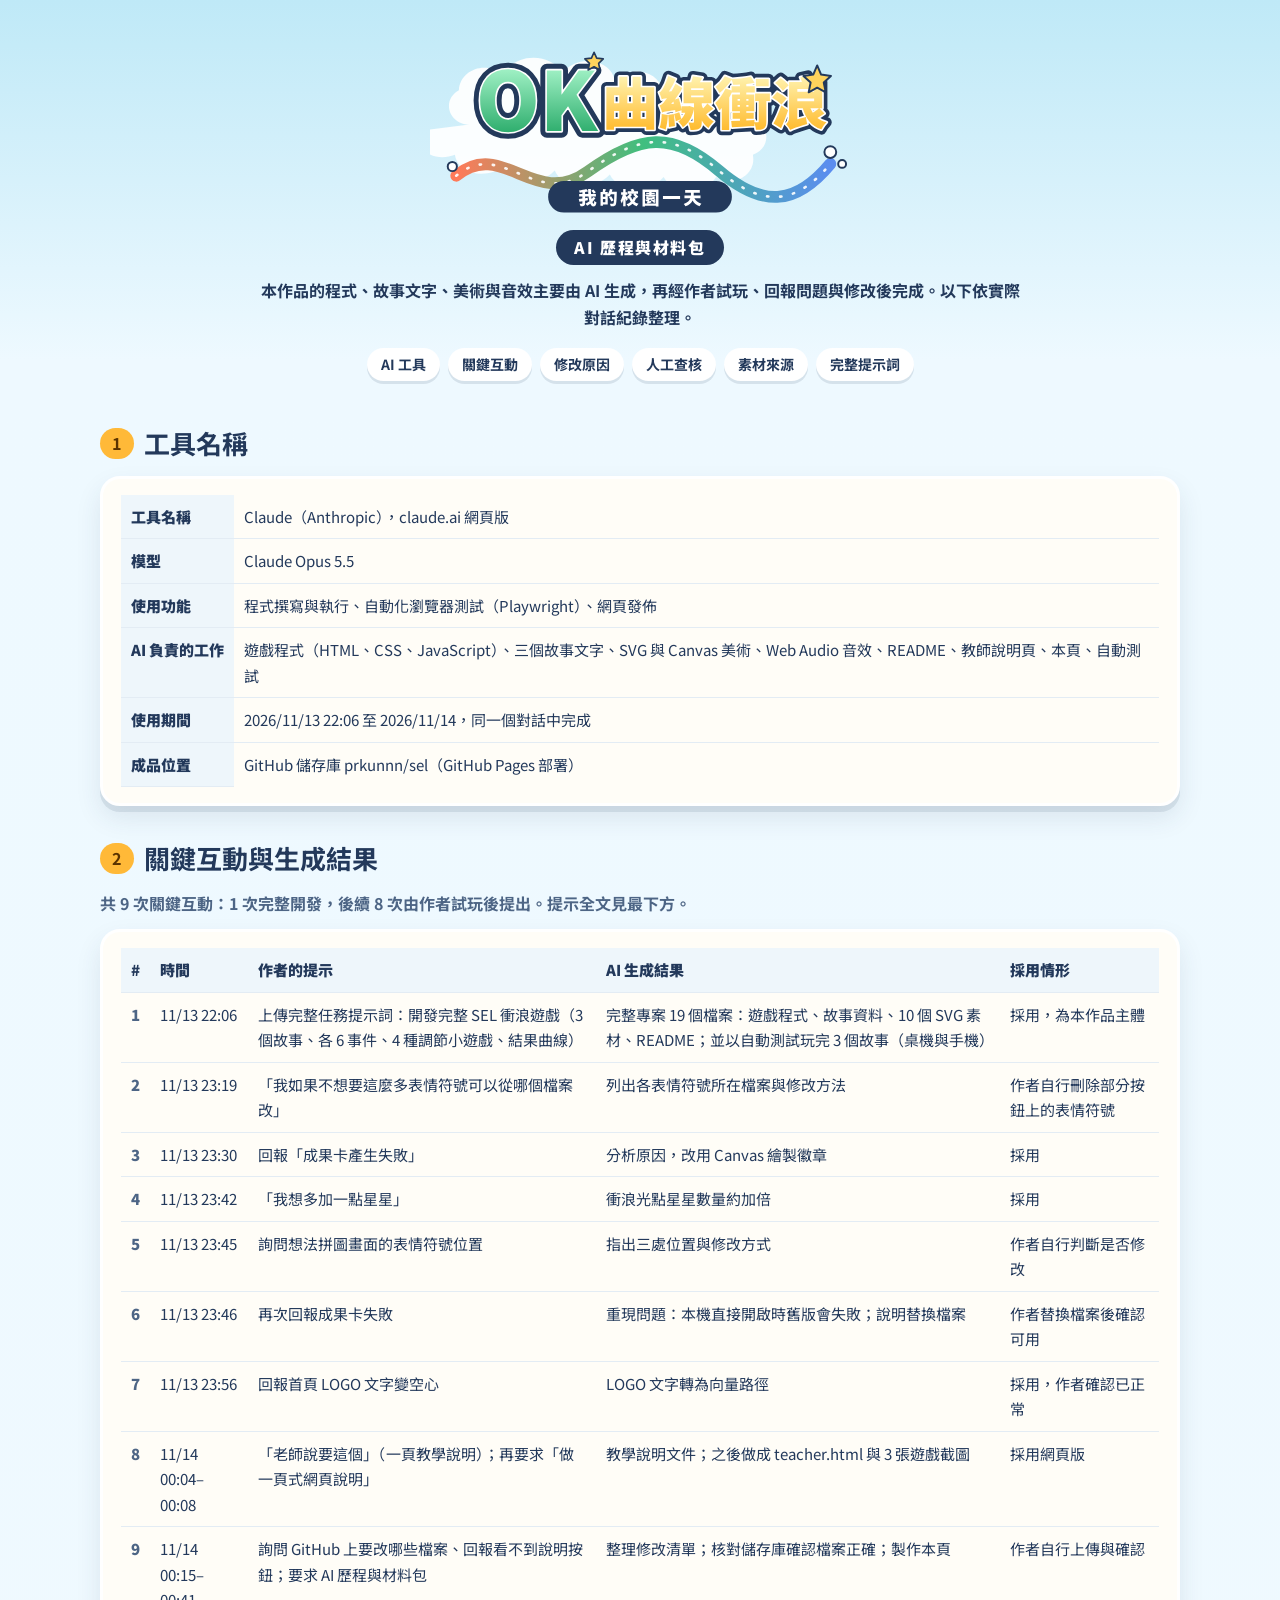
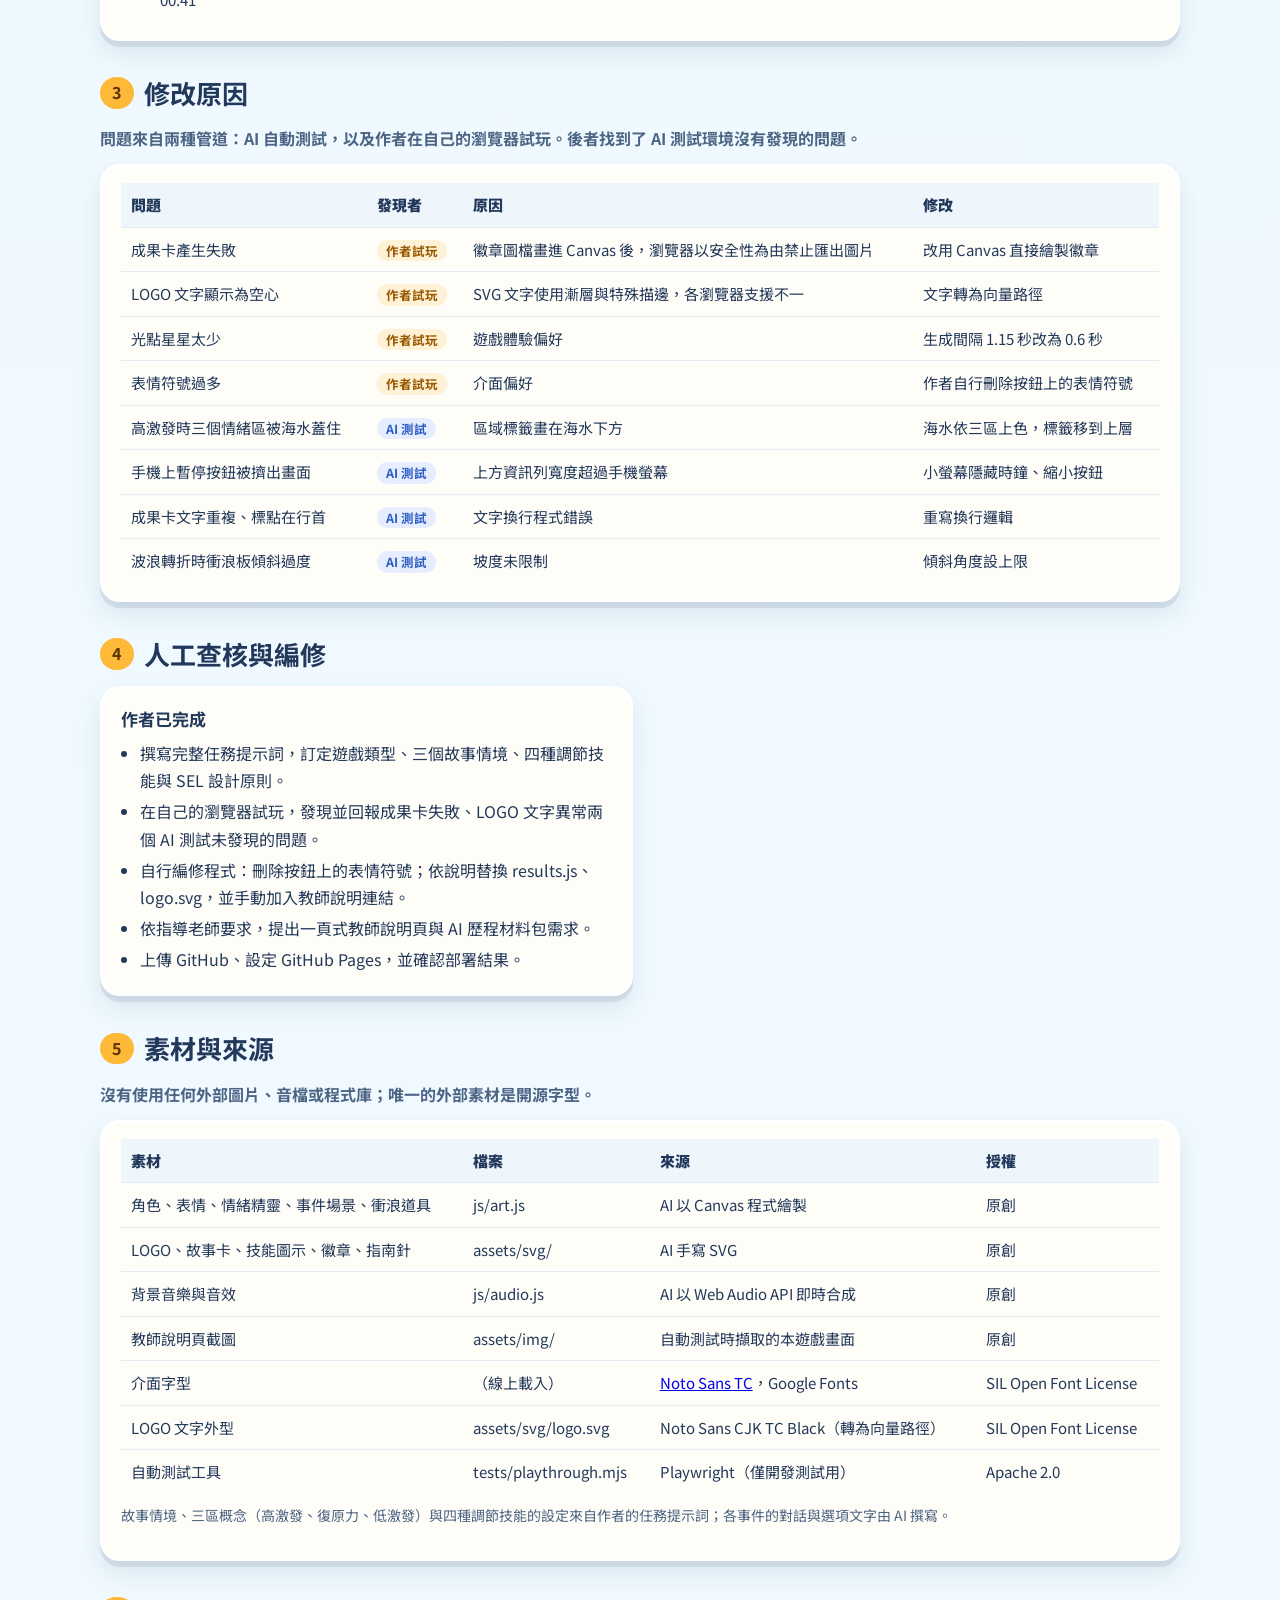
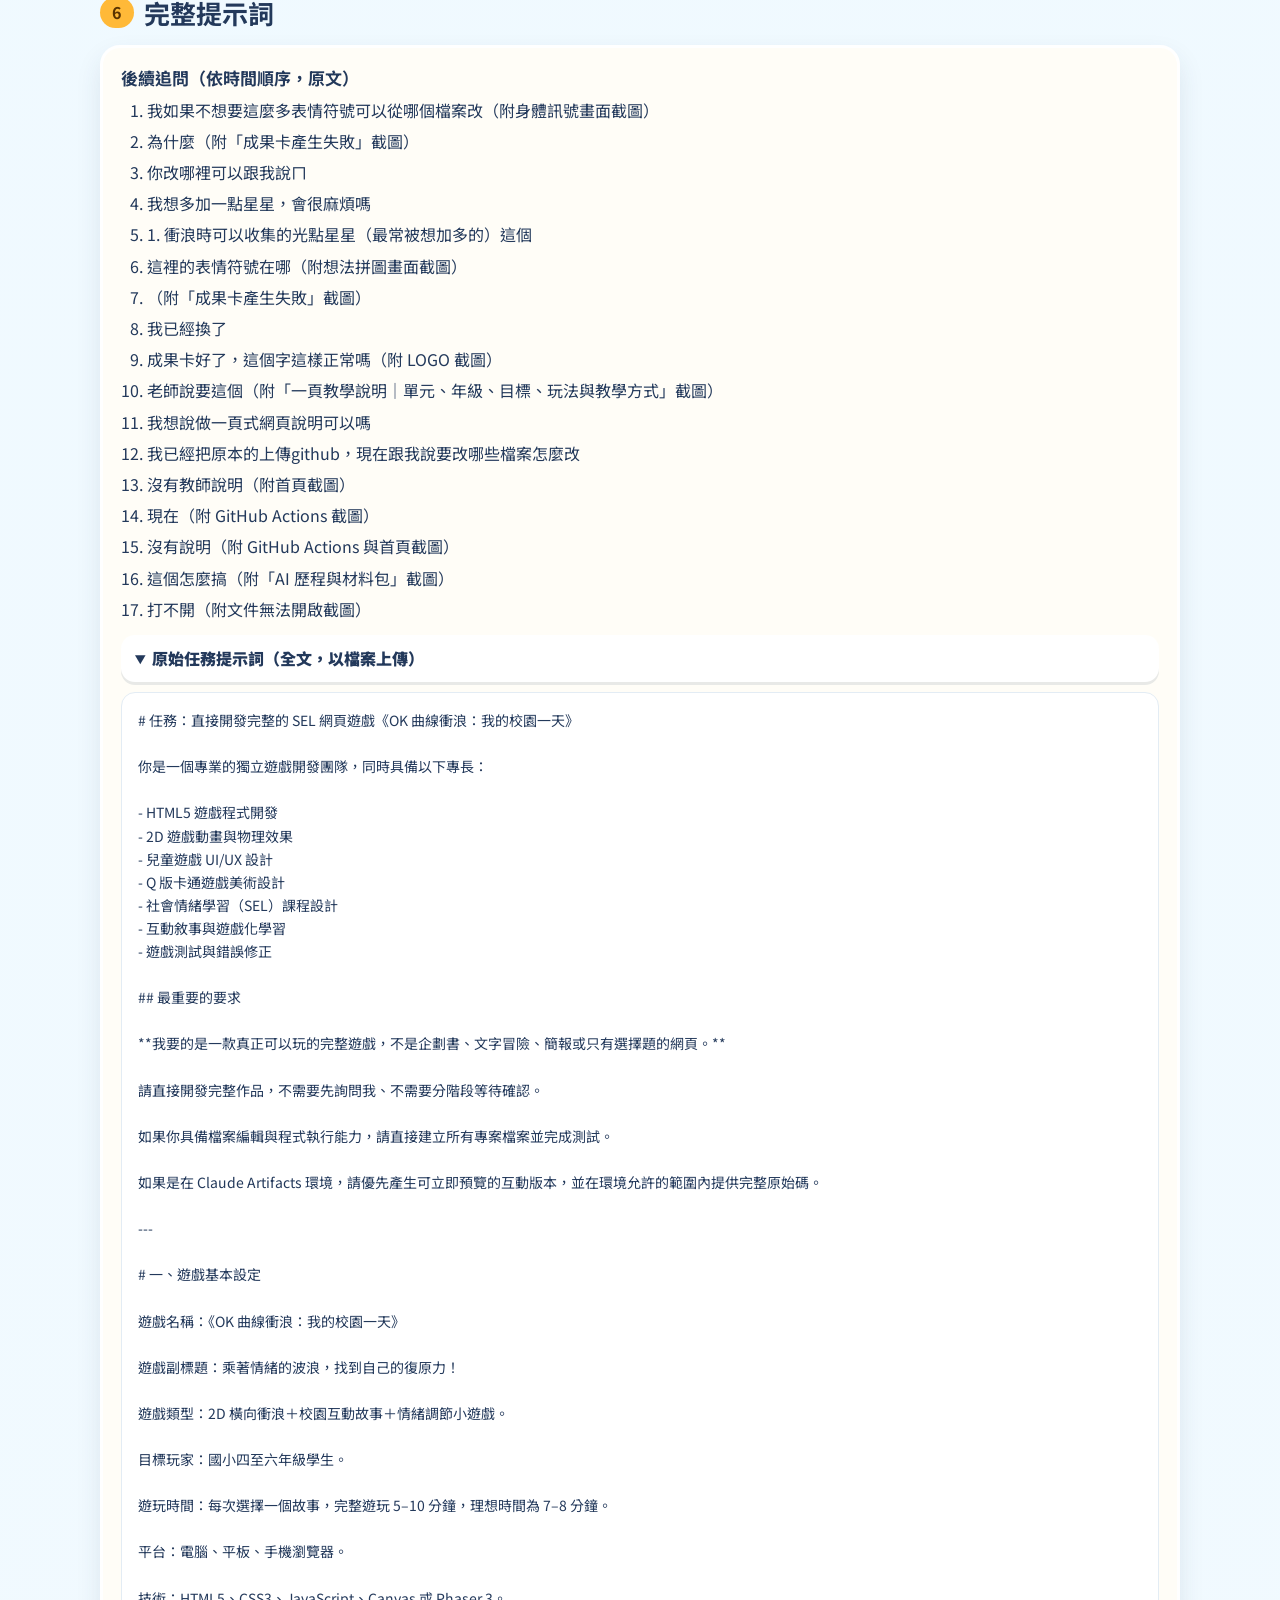
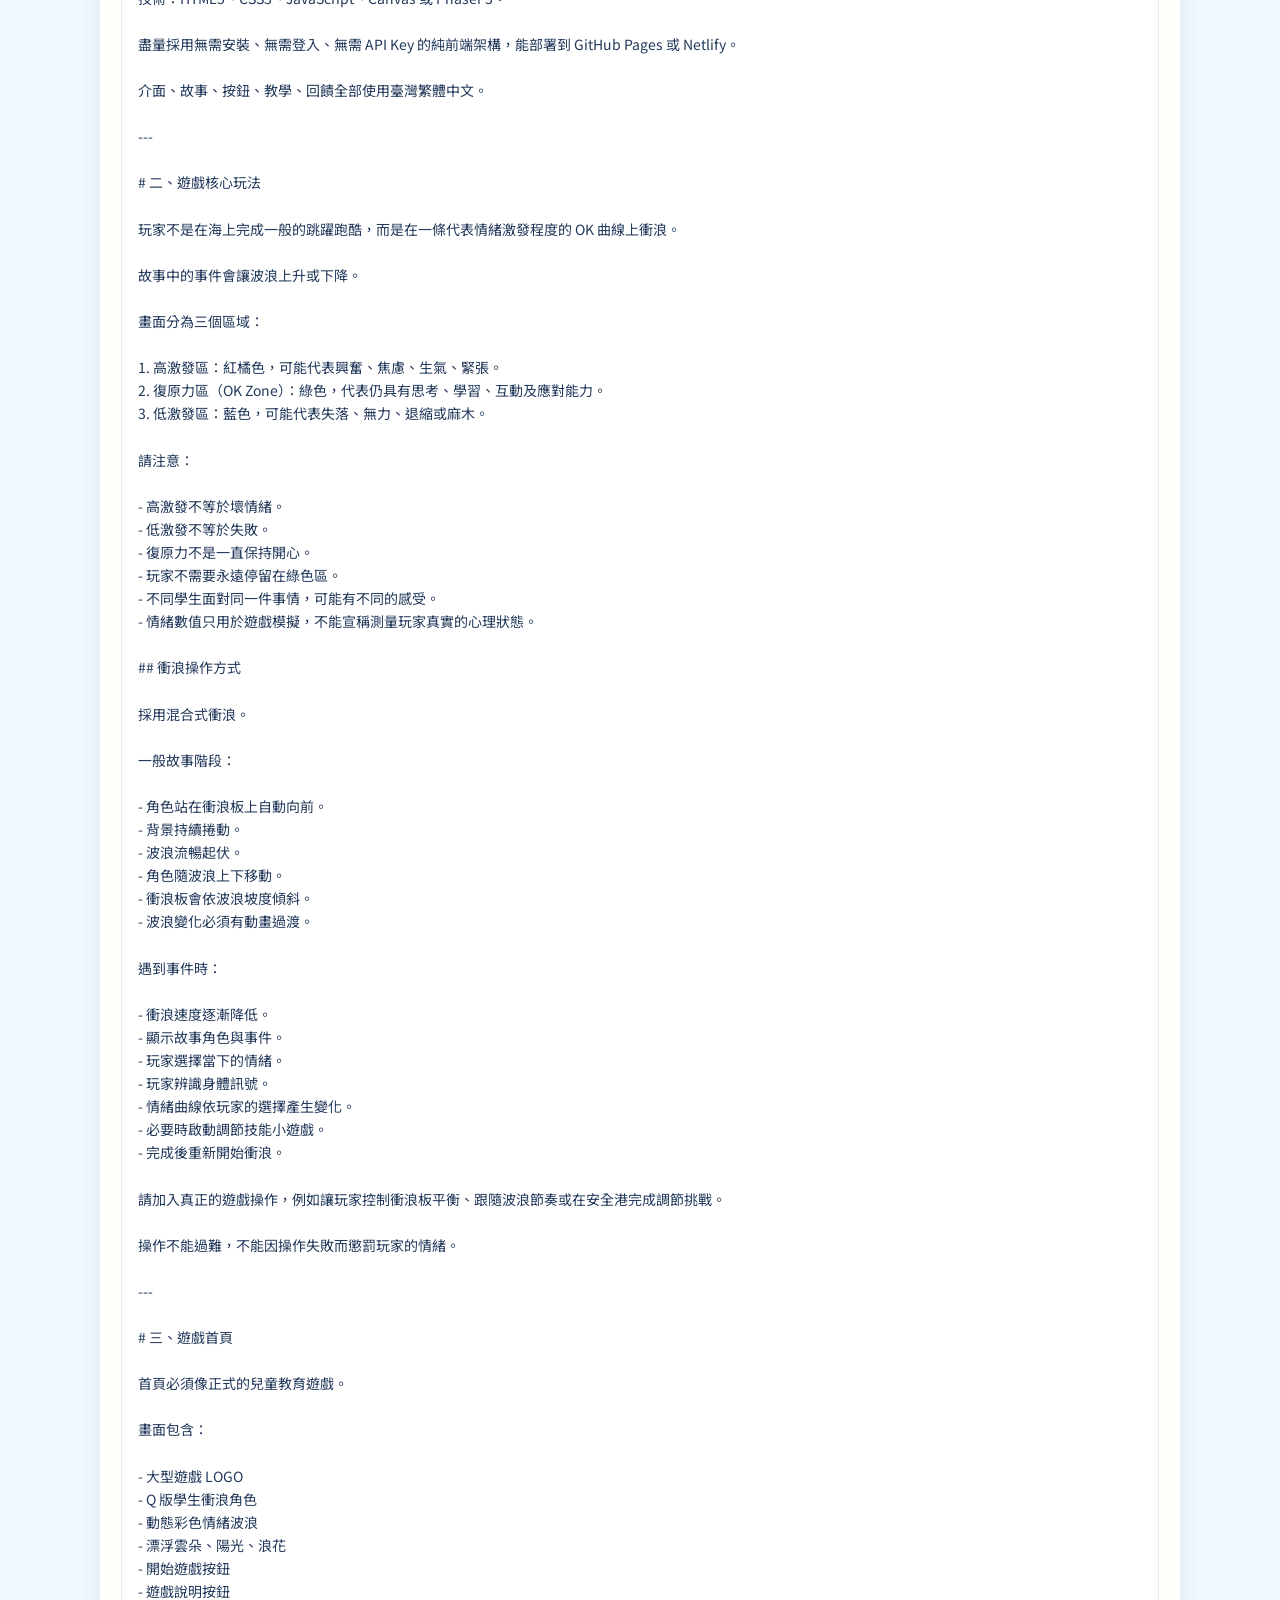
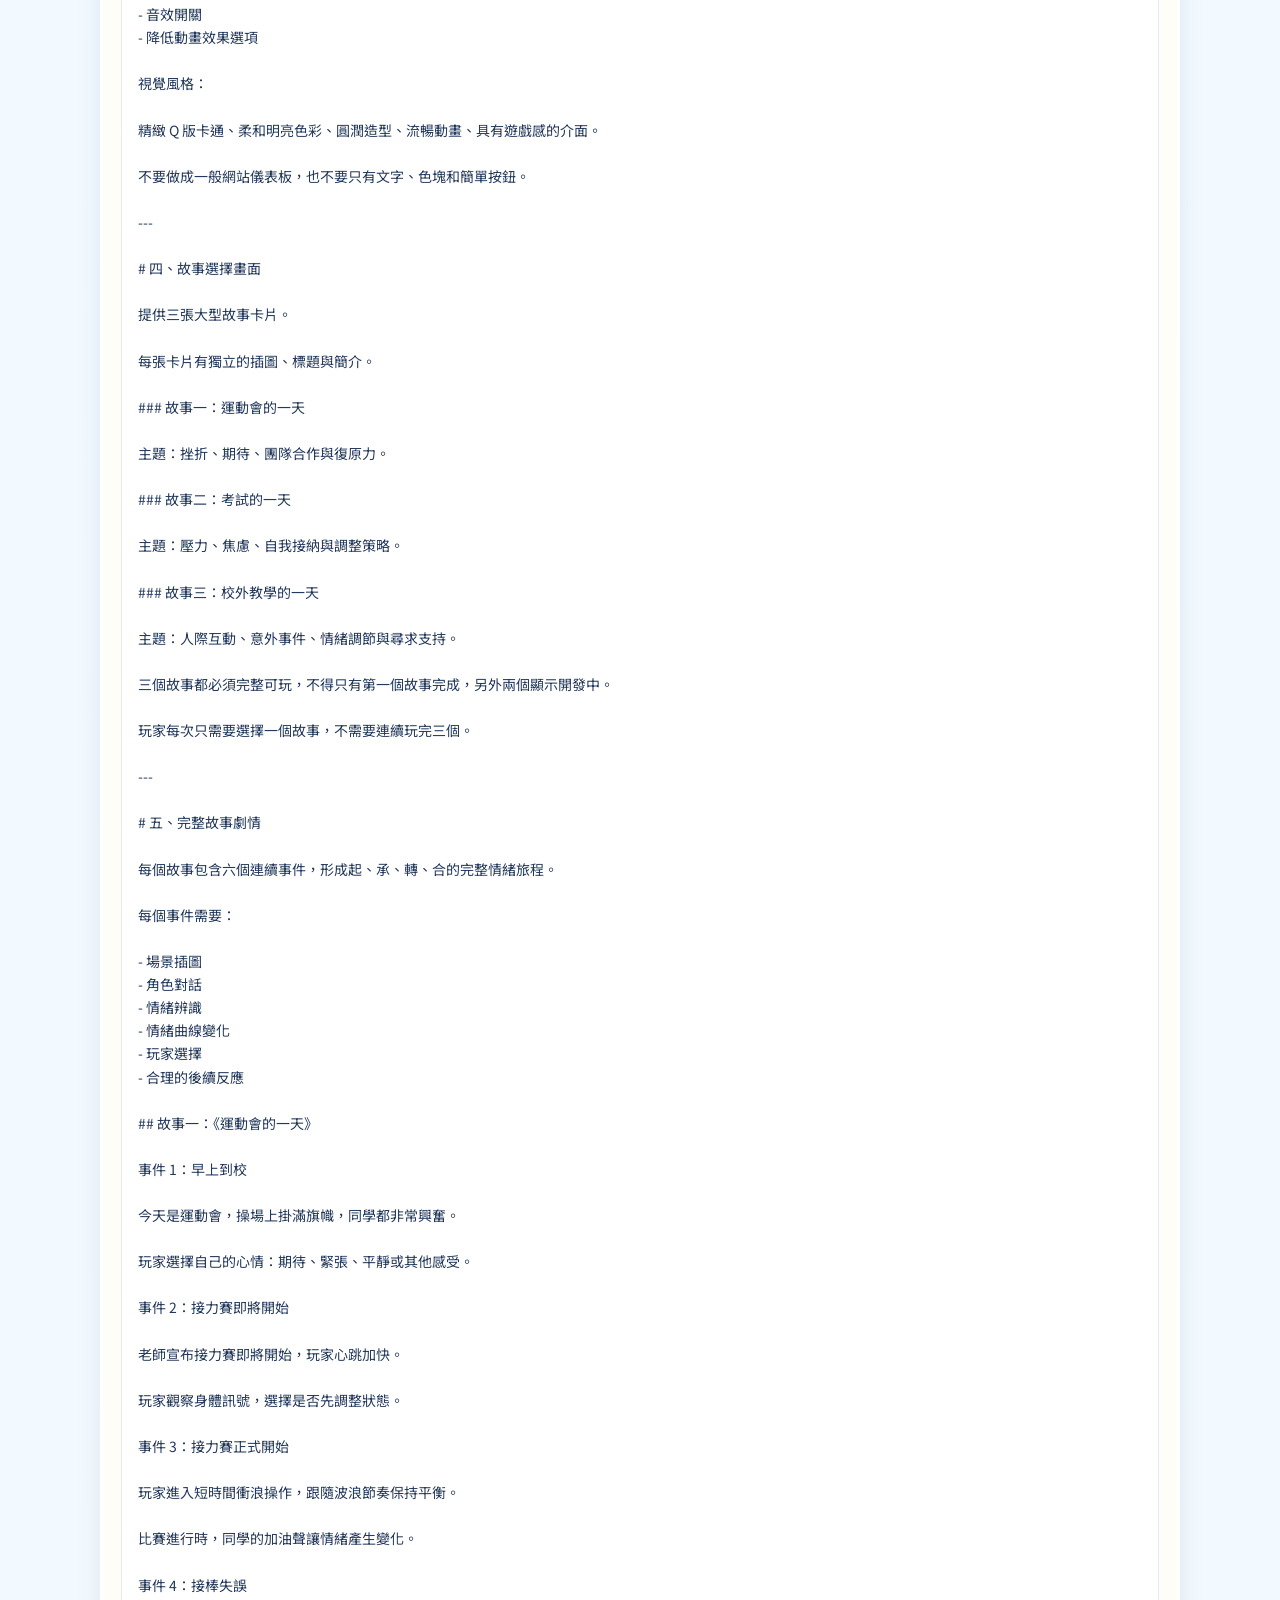
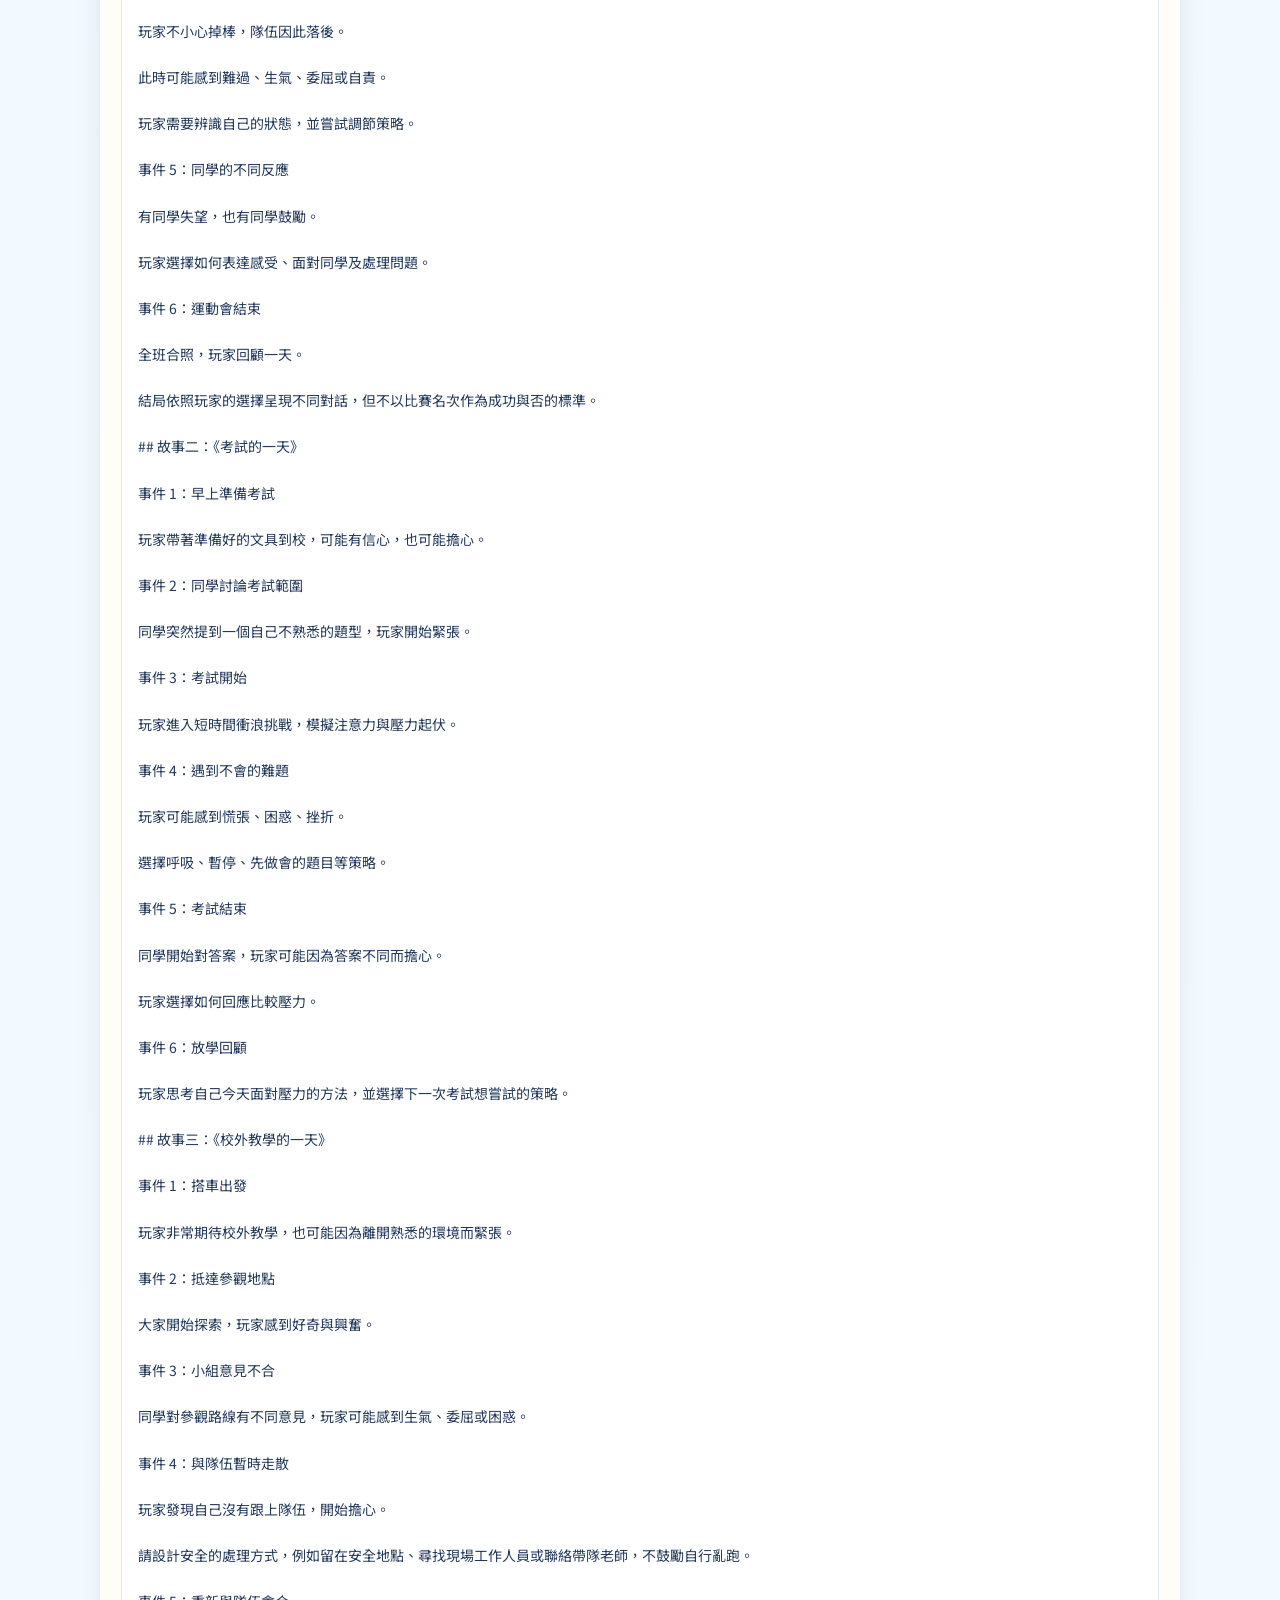
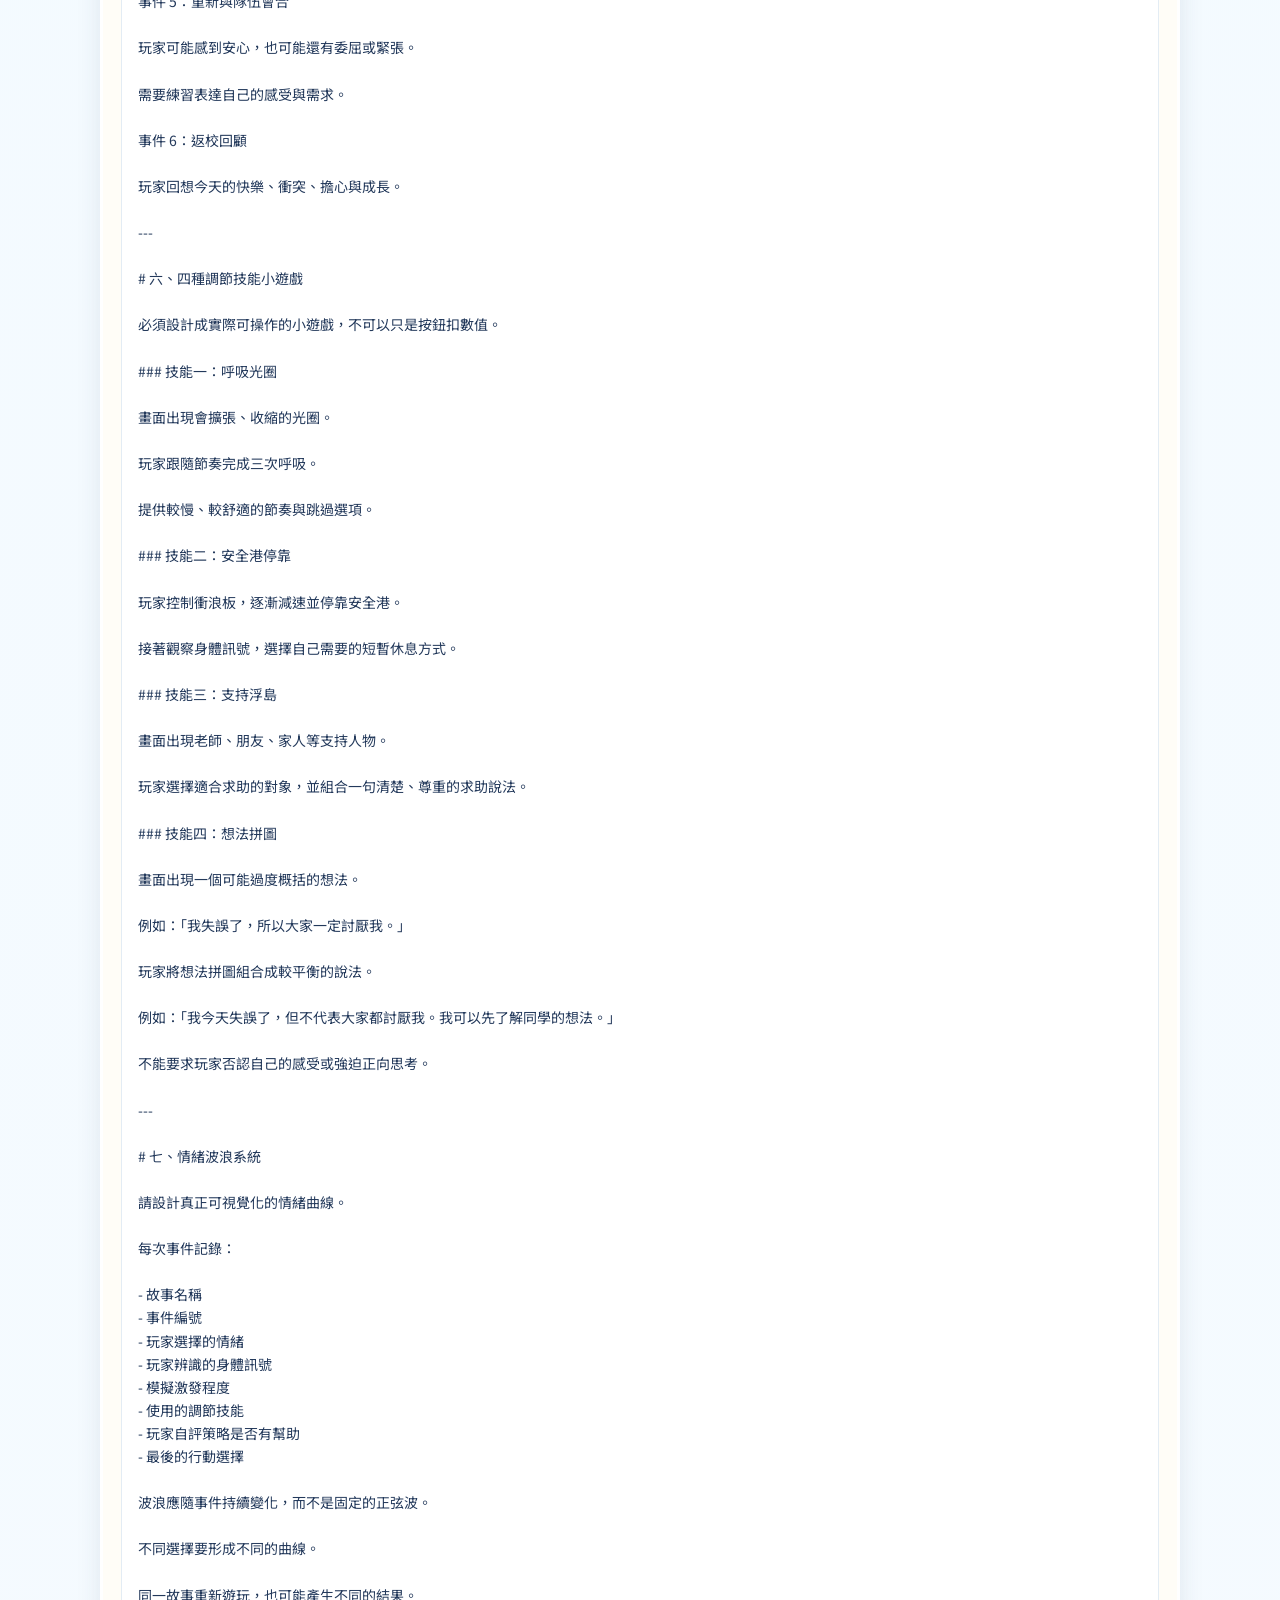
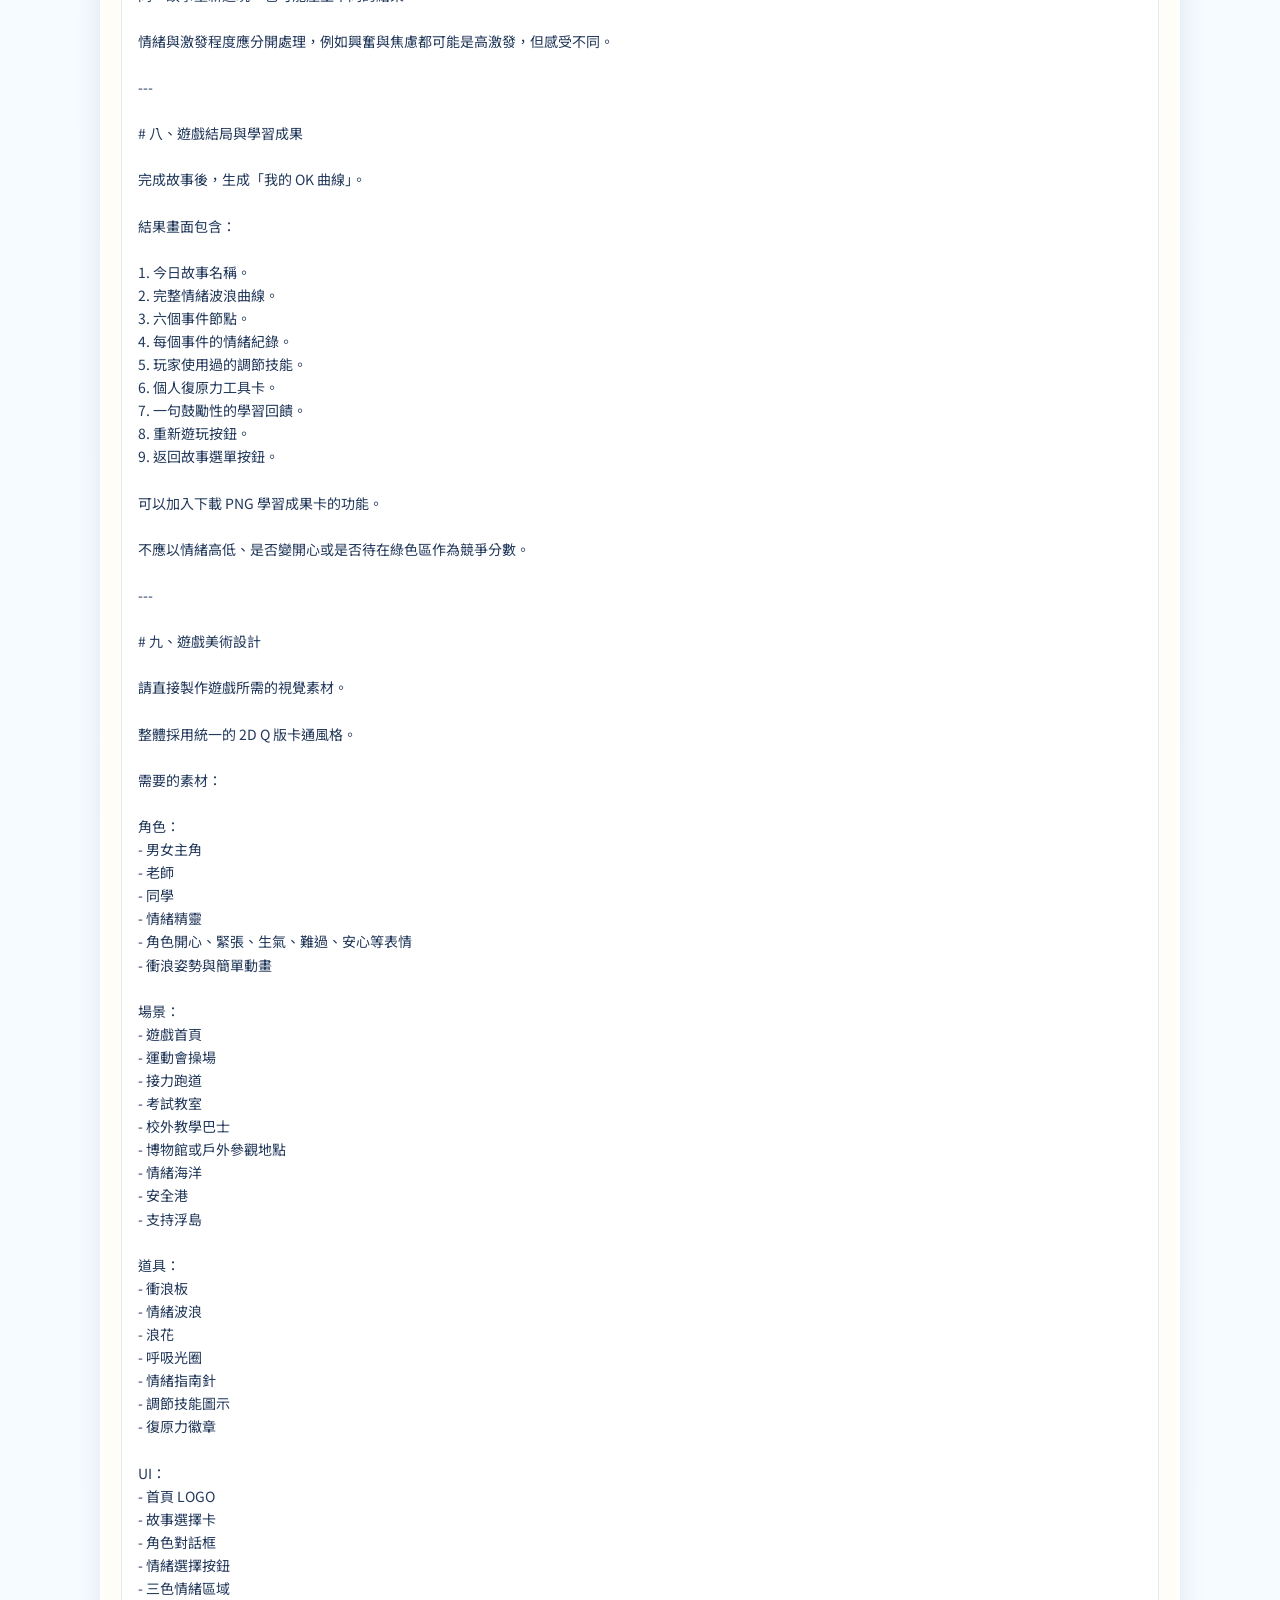
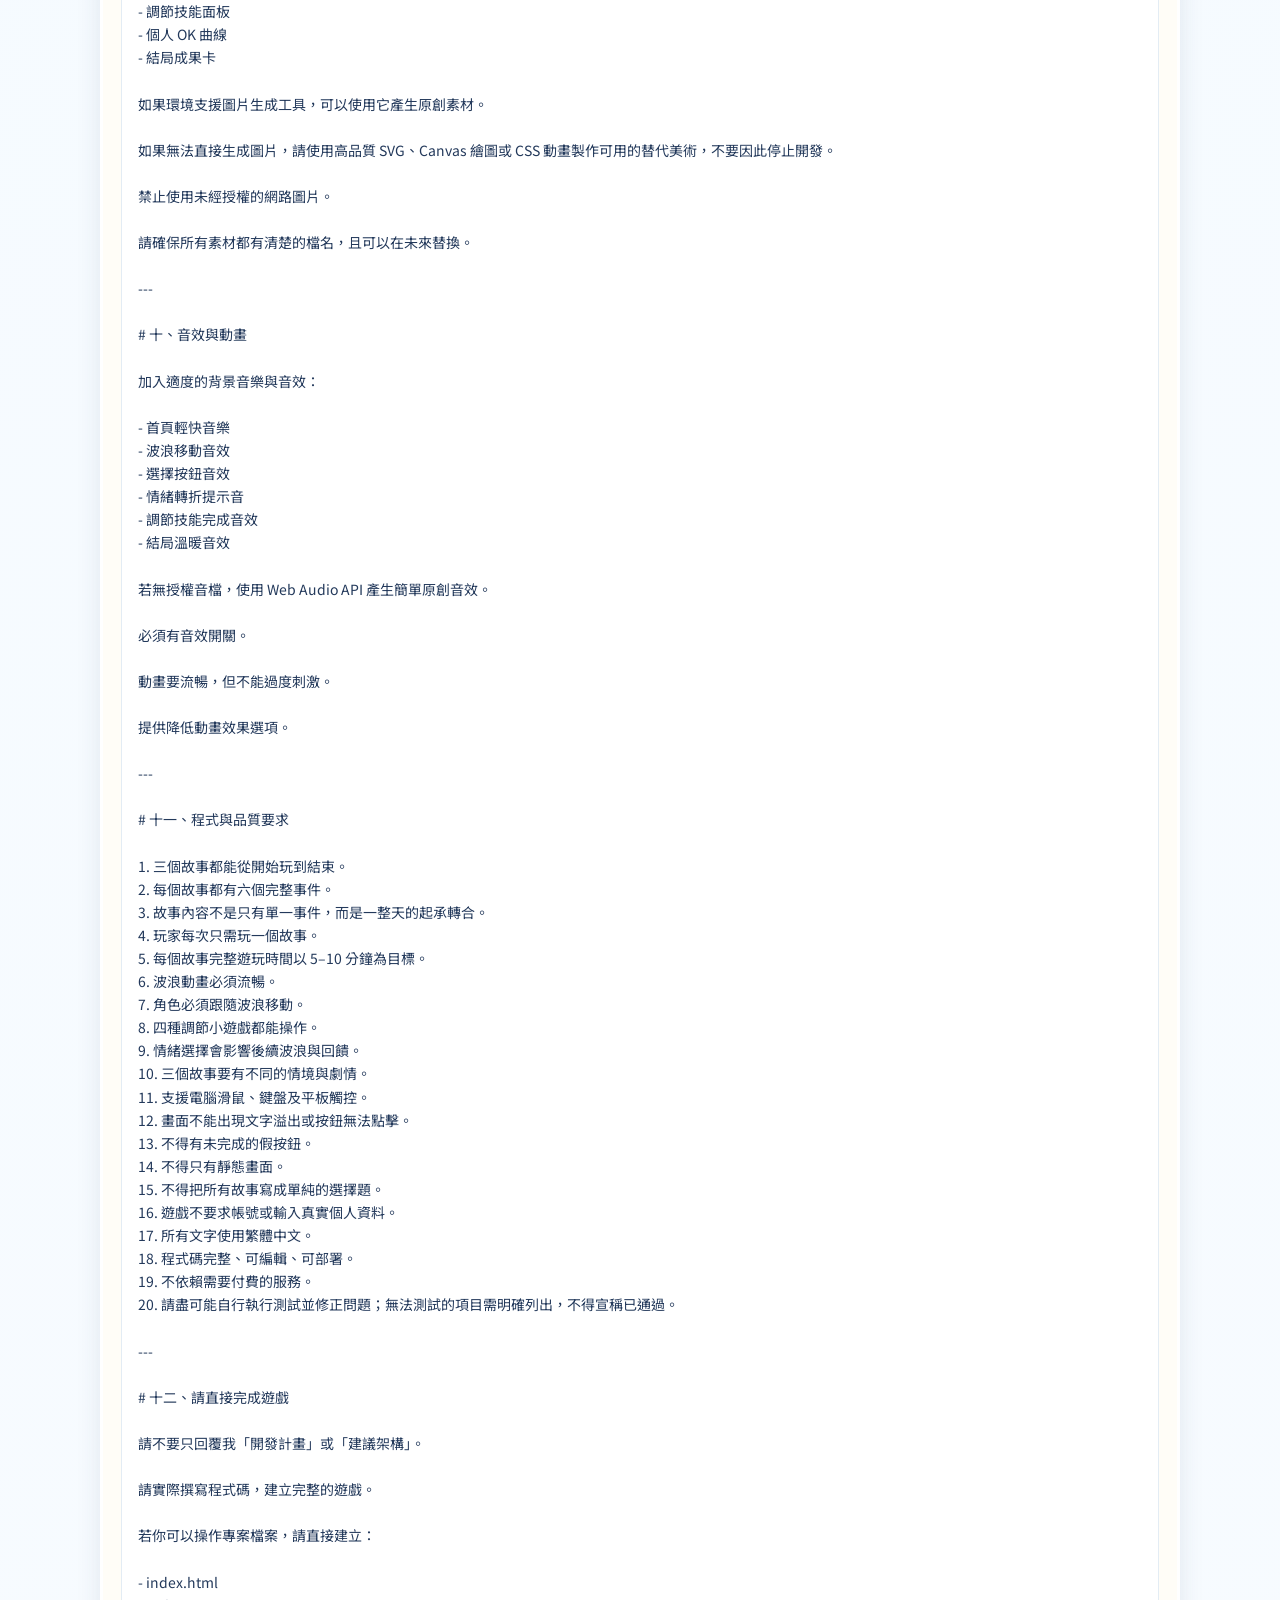
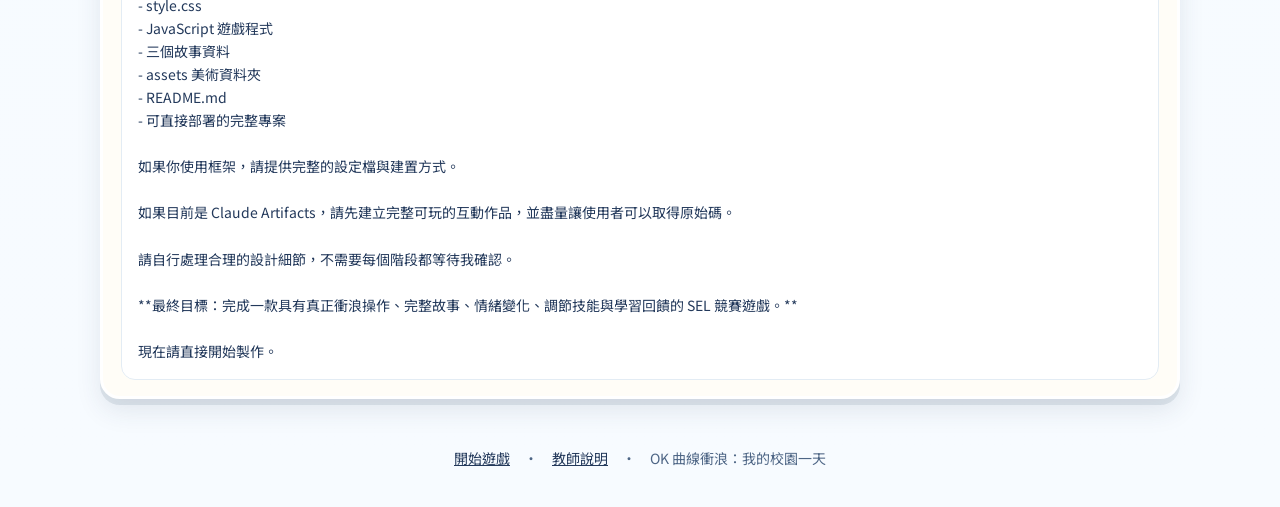
==== commit 5a1db70e: "Update ai-process.html" ====
--- a/ai-process.html
+++ b/ai-process.html
@@ -118,15 +118,6 @@
           <li>上傳 GitHub、設定 GitHub Pages，並確認部署結果。</li>
         </ul>
       </div>
-      <div class="card todo">
-        <h3>待作者補充（有做才寫，沒做就刪除這一項）</h3>
-        <ul>
-          <li>故事文字校對：是否逐句檢查三個故事的文字與用詞？修改了哪些？</li>
-          <li>SEL 內容審閱：是否請老師或輔導老師看過情緒、身體訊號與回應文字？意見為何？</li>
-          <li>學生試玩：是否有國小學生試玩？人數、遊玩時間與回饋。</li>
-          <li>裝置測試：實際用過哪些裝置與瀏覽器？</li>
-        </ul>
-      </div>
     </div>
   </section>
 
@@ -144,7 +135,6 @@
       <tr><td>自動測試工具</td><td>tests/playthrough.mjs</td><td>Playwright（僅開發測試用）</td><td>Apache 2.0</td></tr>
     </table>
     <p class="note">故事情境、三區概念（高激發、復原力、低激發）與四種調節技能的設定來自作者的任務提示詞；各事件的對話與選項文字由 AI 撰寫。</p>
-    <p class="note">待作者補充：OK 曲線（復原力區）概念若參考特定教材、課程或文獻，請列在這裡。</p>
     </div>
   </section>
 
